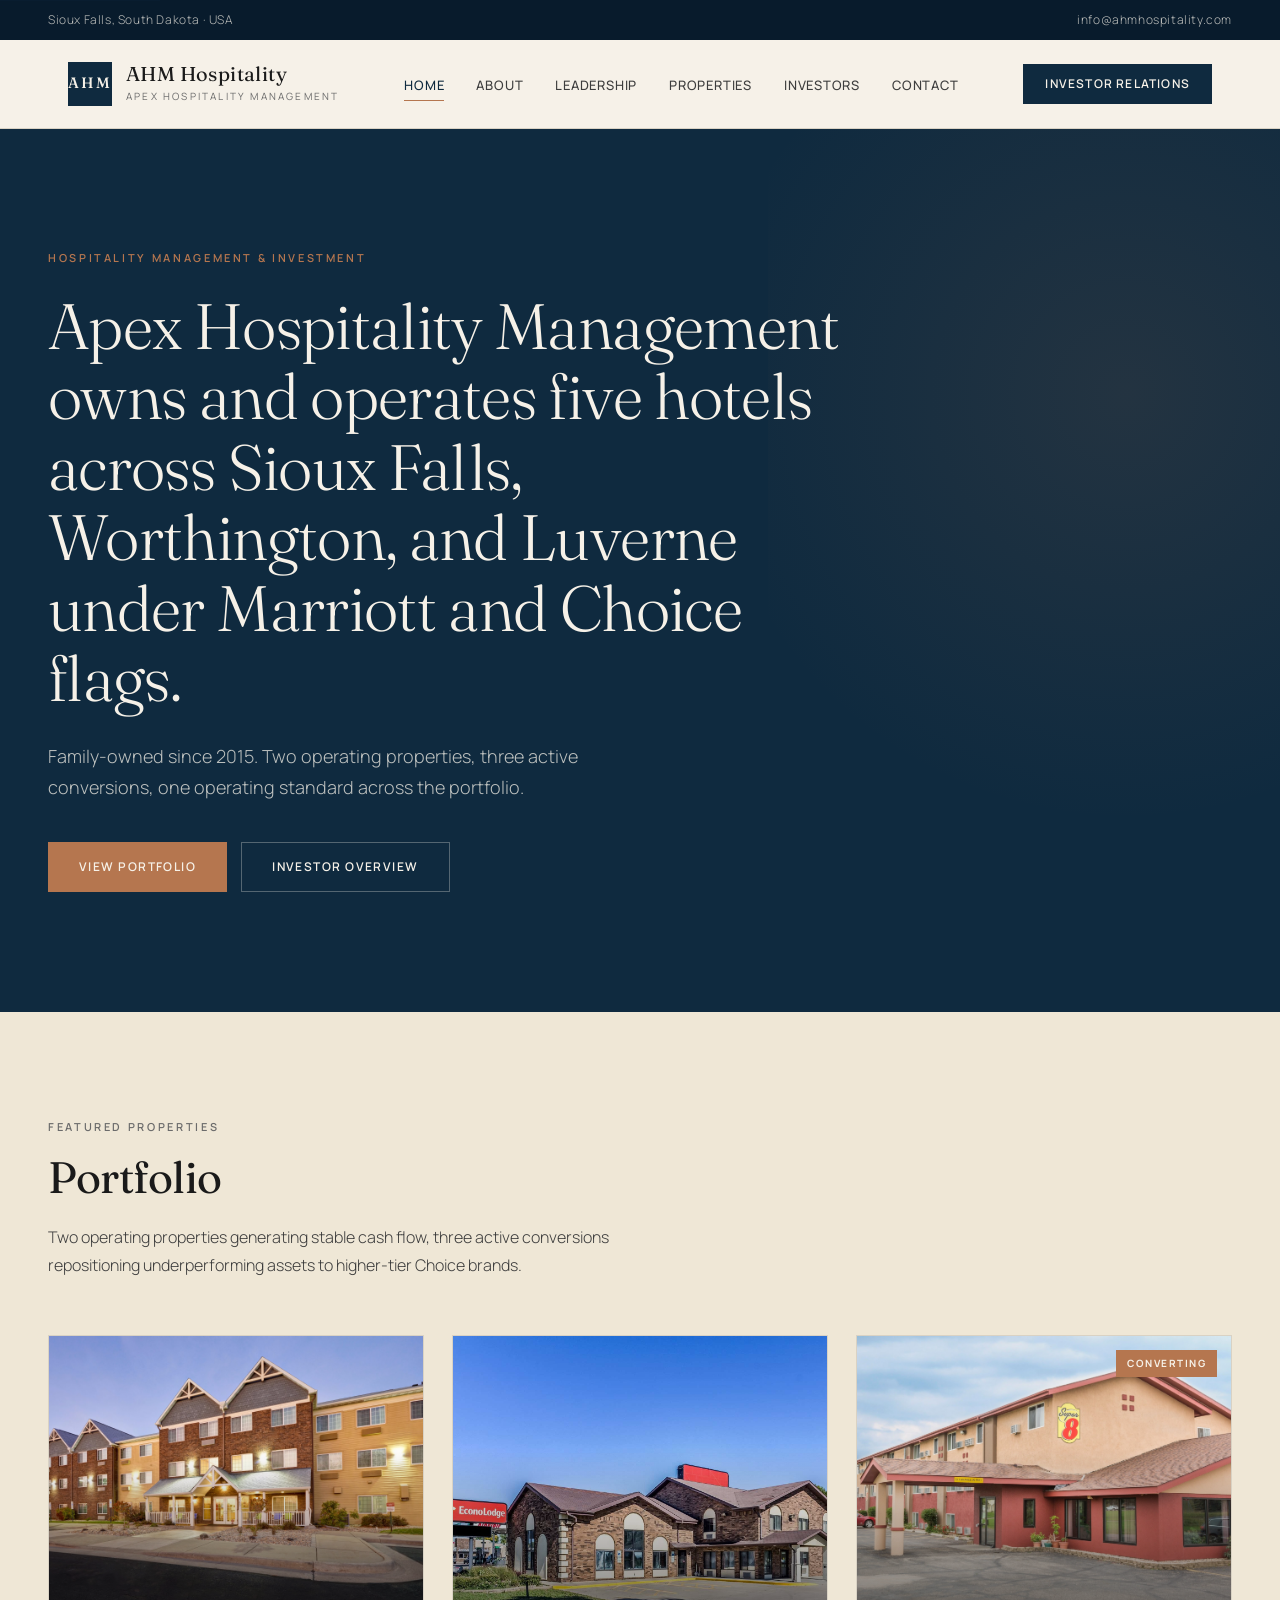
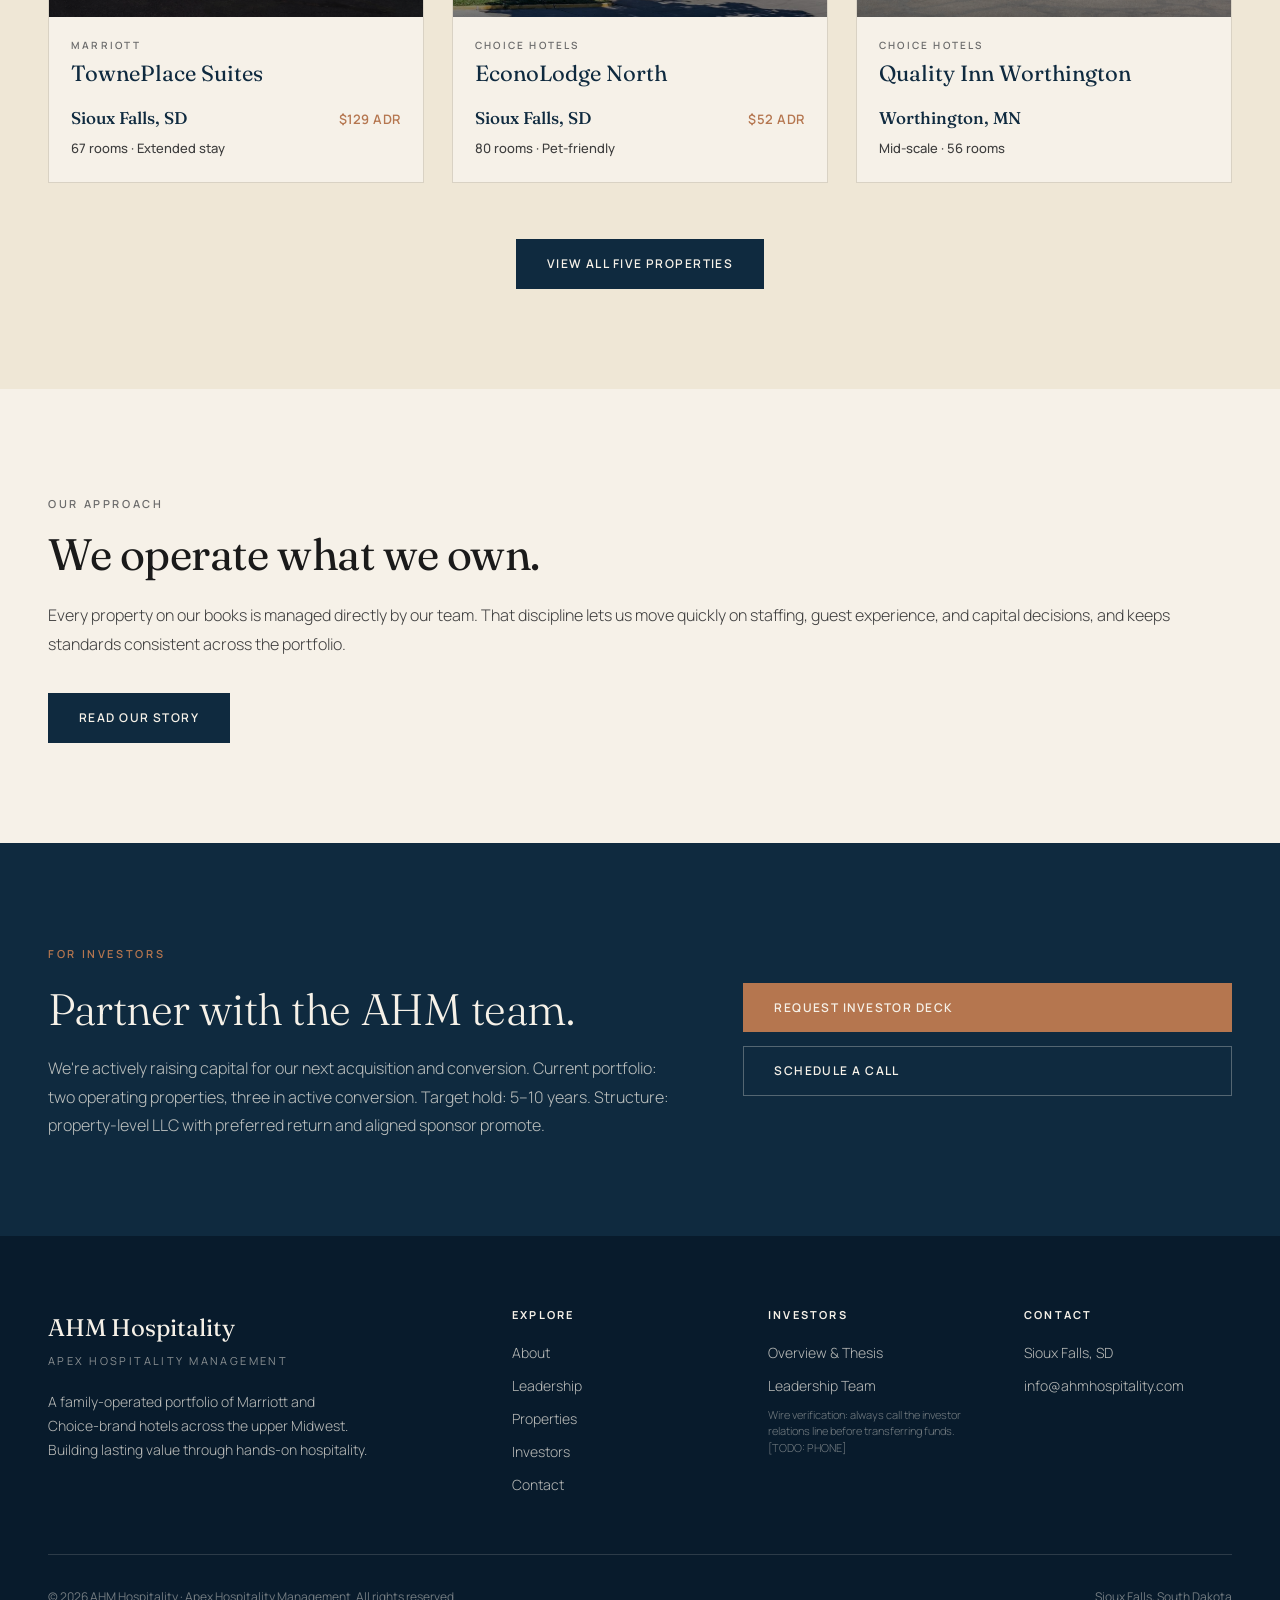
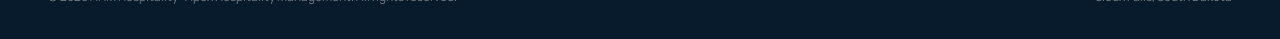
==== index.html @ 01d9eaf0 "Copyedit pass: factual fixes + Wi-Fi / pet-friendly / address consistency Section 1 — factual / cros" ====
<!DOCTYPE html>
<html lang="en">
<head>
<meta charset="UTF-8">
<meta name="viewport" content="width=device-width, initial-scale=1.0">
<title>AHM Hospitality — Apex Hospitality Management</title>
<meta name="description" content="Apex Hospitality Management owns and operates branded hotels across South Dakota and Minnesota. Family-owned. Marriott and Choice flags.">
<link rel="stylesheet" href="styles.css">
</head>
<body>

<a class="skip-link" href="#main">Skip to content</a>

<div class="topbar">
  <span>Sioux Falls, South Dakota · USA</span>
  <a href="mailto:info@ahmhospitality.com">info@ahmhospitality.com</a>
</div>

<nav class="nav">
  <div class="nav-inner">
    <a href="index.html" class="logo">
      <div class="logo-mark">AHM</div>
      <div class="logo-text">
        <div class="brand">AHM Hospitality</div>
        <div class="sub">Apex Hospitality Management</div>
      </div>
    </a>
    <ul class="nav-links">
      <li><a href="index.html" class="active">Home</a></li>
      <li><a href="about.html">About</a></li>
      <li><a href="leadership.html">Leadership</a></li>
      <li><a href="properties.html">Properties</a></li>
      <li><a href="investors.html">Investors</a></li>
            <li><a href="contact.html">Contact</a></li>
    </ul>
    <a href="investors.html" class="nav-cta">Investor Relations</a>
    <button class="nav-toggle" aria-label="Open menu"><span></span><span></span><span></span></button>
  </div>
</nav>

<section class="hero" id="main">
  <div class="hero-inner">
    <span class="eyebrow">Hospitality management &amp; investment</span>
    <h1>Apex Hospitality Management owns and operates five hotels across Sioux Falls, Worthington, and Luverne under Marriott and Choice flags.</h1>
    <p class="lead">Family-owned since 2015. Two operating properties, three active conversions, one operating standard across the portfolio.</p>
    <div class="hero-actions">
      <a href="properties.html" class="btn btn-primary">View Portfolio</a>
      <a href="investors.html" class="btn btn-ghost">Investor Overview</a>
    </div>
  </div>
</section>

<section class="alt">
  <div class="section-inner">
    <div class="section-head">
      <span class="eyebrow">Featured Properties</span>
      <h2>Portfolio</h2>
      <p>Two operating properties generating stable cash flow, three active conversions repositioning underperforming assets to higher-tier Choice brands.</p>
    </div>

    <div class="property-grid">

      <a href="properties/towneplace-suites.html" class="property-card-link">
        <article class="property-card">
          <div class="prop-img photo-ready" style="background-image: url('photos/towneplace-suites.jpg'); background-size: cover; background-position: center;"></div>
          <div class="prop-meta">
            <div class="prop-flag-brand">Marriott</div>
            <div class="prop-name">TownePlace Suites</div>
            <div class="prop-loc">
              <span class="city">Sioux Falls, SD</span>
              <span class="adr">$129 ADR</span>
            </div>
            <div class="prop-rooms">67 rooms · Extended stay</div>
          </div>
        </article>
      </a>

      <a href="properties/econolodge-north.html" class="property-card-link">
        <article class="property-card">
          <div class="prop-img photo-ready" style="background-image: url('photos/econolodge-north.jpg'); background-size: cover; background-position: center;"></div>
          <div class="prop-meta">
            <div class="prop-flag-brand">Choice Hotels</div>
            <div class="prop-name">EconoLodge North</div>
            <div class="prop-loc">
              <span class="city">Sioux Falls, SD</span>
              <span class="adr">$52 ADR</span>
            </div>
            <div class="prop-rooms">80 rooms · Pet-friendly</div>
          </div>
        </article>
      </a>

      <a href="properties/quality-inn-worthington.html" class="property-card-link">
        <article class="property-card">
          <div class="prop-img photo-ready" style="background-image: url('photos/quality-inn-worthington.jpg'); background-size: cover; background-position: center;">
            <span class="prop-badge converting">Converting</span>
          </div>
          <div class="prop-meta">
            <div class="prop-flag-brand">Choice Hotels</div>
            <div class="prop-name">Quality Inn Worthington</div>
            <div class="prop-loc">
              <span class="city">Worthington, MN</span>
            </div>
            <div class="prop-rooms">Mid-scale · 56 rooms</div>
          </div>
        </article>
      </a>

    </div>

    <div style="text-align: center; margin-top: 56px;">
      <a href="properties.html" class="btn btn-dark">View all five properties</a>
    </div>
  </div>
</section>

<section>
  <div class="section-inner section-narrative">
    <span class="eyebrow">Our Approach</span>
    <h2>We operate what we own.</h2>
    <p>Every property on our books is managed directly by our team. That discipline lets us move quickly on staffing, guest experience, and capital decisions, and keeps standards consistent across the portfolio.</p>
    <a href="about.html" class="btn btn-dark">Read our story</a>
  </div>
</section>

<section class="investor-band">
  <div class="investor-inner">
    <div>
      <span class="eyebrow">For Investors</span>
      <h2 style="margin-top: 18px;">Partner with the AHM team.</h2>
      <p>We're actively raising capital for our next acquisition and conversion. Current portfolio: two operating properties, three in active conversion. Target hold: 5–10 years. Structure: property-level LLC with preferred return and aligned sponsor promote.</p>
    </div>
    <div class="investor-cta">
      <a href="investors.html" class="btn btn-primary">Request Investor Deck</a>
      <a href="contact.html" class="btn btn-ghost">Schedule a Call</a>
    </div>
  </div>
</section>

<footer>
  <div class="footer-grid">
    <div class="footer-brand">
      <div class="brand-line">AHM Hospitality</div>
      <div class="brand-sub">Apex Hospitality Management</div>
      <p>A family-operated portfolio of Marriott and Choice-brand hotels across the upper Midwest. Building lasting value through hands-on hospitality.</p>
    </div>
    <div>
      <h4>Explore</h4>
      <ul>
        <li><a href="about.html">About</a></li>
        <li><a href="leadership.html">Leadership</a></li>
        <li><a href="properties.html">Properties</a></li>
        <li><a href="investors.html">Investors</a></li>
        <li><a href="contact.html">Contact</a></li>
      </ul>
    </div>
    <div>
      <h4>Investors</h4>
      <ul>
        <li><a href="investors.html">Overview &amp; Thesis</a></li>
        <li><a href="leadership.html">Leadership Team</a></li>
        <li class="wire-verify">Wire verification: always call the investor relations line before transferring funds. [TODO: PHONE]</li>
      </ul>
    </div>
    <div>
      <h4>Contact</h4>
      <ul>
        <li>Sioux Falls, SD</li>
        <li><a href="mailto:info@ahmhospitality.com">info@ahmhospitality.com</a></li>
      </ul>
    </div>
  </div>
  <div class="footer-bottom">
    <span>© 2026 AHM Hospitality · Apex Hospitality Management. All rights reserved.</span>
    <span>Sioux Falls, South Dakota</span>
  </div>
</footer>

<script defer src="app.js"></script>

</body>
</html>
---- styles.css ----
/* AHM Hospitality — global stylesheet */

@import url('https://fonts.googleapis.com/css2?family=Fraunces:ital,opsz,wght@0,9..144,300;0,9..144,400;0,9..144,500;1,9..144,400&family=Manrope:wght@300;400;500;600;700&display=swap');

:root {
  --navy: #0F2A3F;
  --navy-deep: #081B2C;
  --cream: #F6F1E8;
  --cream-warm: #EFE7D6;
  --brass: #B5764F;
  --brass-dark: #8C5A3C;
  --ink: #1A1A1A;
  --ink-soft: #3D3D3D;
  --muted: #6B6B6B;
  --line: #D9D2C4;
  --line-soft: rgba(15, 42, 63, 0.12);
  --max: 1240px;
  --gutter: clamp(20px, 5vw, 48px);
  --font-display: 'Fraunces', 'Playfair Display', Georgia, serif;
  --font-body: 'Manrope', -apple-system, BlinkMacSystemFont, sans-serif;
}

* { box-sizing: border-box; margin: 0; padding: 0; }

html { scroll-behavior: smooth; }

body {
  font-family: var(--font-body);
  font-weight: 400;
  font-size: 16px;
  line-height: 1.65;
  color: var(--ink);
  background: var(--cream);
  -webkit-font-smoothing: antialiased;
  text-rendering: optimizeLegibility;
}

h1, h2, h3, h4 {
  font-family: var(--font-display);
  font-weight: 400;
  letter-spacing: -0.01em;
  line-height: 1.1;
  color: var(--ink);
}

/* ============================================================
   CANONICAL TYPE SCALE — every page renders the same way.
   Override only where a context genuinely needs a different
   treatment (hero on dark bg, investor band lighter weight).
   ============================================================ */
h1 { font-size: clamp(36px, 6vw, 64px); font-weight: 300; }
h2 { font-size: clamp(28px, 4vw, 44px); font-weight: 400; line-height: 1.15; }
h3 { font-size: 20px; font-weight: 500; line-height: 1.3; }
h4 { font-size: 14px; font-weight: 600; line-height: 1.3; }

/* ============================================================
   BODY PARAGRAPH CLASSES — three sizes, no inline drift.
   ============================================================ */
/* Narrative copy in story / approach sections (Our Story, Our Approach) */
.prose p,
.section-narrative p {
  font-size: 16px;
  color: var(--ink-soft);
  line-height: 1.8;
  font-weight: 300;
  margin-bottom: 18px;
}
.prose p:last-child,
.section-narrative p:last-child { margin-bottom: 0; }
.prose > p + p { margin-top: 0; }
section.dark .prose p,
section.dark .section-narrative p { color: rgba(246, 241, 232, 0.78); }

/* Smaller body — response notes, franchise descriptions, callouts */
.body-note {
  font-size: 14px;
  color: var(--ink-soft);
  line-height: 1.7;
  font-weight: 300;
}

/* Property card description (sits at the bottom of each card) */
.prop-summary {
  font-size: 13px;
  color: var(--ink-soft);
  line-height: 1.7;
  font-weight: 300;
  border-top: 1px solid var(--line);
  padding-top: 14px;
  margin-top: 4px;
}

/* Footer wire-verification small print */
.wire-verify {
  font-size: 11px;
  opacity: 0.6;
  margin-top: 10px;
  line-height: 1.5;
}

/* ============================================================
   SECTION-NARRATIVE — eyebrow + h2 + body paragraphs pattern
   used on About > Our Story and Index > Our Approach.
   ============================================================ */
.section-narrative .eyebrow {
  display: inline-block;
  margin-bottom: 16px;
}
.section-narrative h2 { margin-bottom: 22px; }
.section-narrative p {
  font-size: 16px;
  color: var(--ink-soft);
  line-height: 1.8;
  font-weight: 300;
  margin-bottom: 18px;
}
.section-narrative p:last-of-type { margin-bottom: 28px; }
.section-narrative .btn { margin-top: 6px; }

/* ============================================================
   PORTFOLIO STATS BLOCK (Properties page header strip)
   ============================================================ */
.portfolio-stats {
  display: grid;
  grid-template-columns: repeat(auto-fit, minmax(160px, 1fr));
  gap: 24px;
  margin-bottom: 72px;
  padding: 28px 32px;
  background: var(--cream-warm);
  border-left: 3px solid var(--brass);
}
.portfolio-stat .stat-num {
  font-family: var(--font-display);
  font-size: 32px;
  color: var(--navy);
  font-weight: 400;
  line-height: 1;
}
.portfolio-stat .stat-label {
  font-size: 11px;
  color: var(--muted);
  letter-spacing: 0.2em;
  text-transform: uppercase;
  margin-top: 6px;
}

/* ============================================================
   CONTACT-NOTE callout (Contact page "A note on response")
   ============================================================ */
.contact-note {
  margin-top: 32px;
  padding: 24px;
  background: var(--cream-warm);
  border-left: 3px solid var(--brass);
}
.contact-note .eyebrow {
  color: var(--brass);
  display: block;
  margin-bottom: 10px;
}
.contact-note p { margin: 0; }

/* ============================================================
   FRANCHISE / BRAND BLOCK (Properties page Marriott/Choice)
   ============================================================ */
.brand-grid {
  display: grid;
  grid-template-columns: repeat(auto-fit, minmax(280px, 1fr));
  gap: 32px;
}
.brand-block {
  border-top: 1px solid var(--line);
  padding-top: 28px;
}
.brand-name {
  font-family: var(--font-display);
  font-size: 24px;
  color: var(--navy);
  font-weight: 400;
  margin-bottom: 6px;
}
.brand-meta {
  font-size: 11px;
  letter-spacing: 0.2em;
  text-transform: uppercase;
  color: var(--brass);
  font-weight: 600;
  margin-bottom: 16px;
}

a { color: inherit; text-decoration: none; transition: color 0.2s ease; }
a:hover { color: var(--brass); }

img { max-width: 100%; display: block; }

.container { width: 100%; max-width: var(--max); margin: 0 auto; padding: 0 var(--gutter); }
.container-wide { max-width: 1440px; }

.eyebrow {
  font-family: var(--font-body);
  font-size: 11px;
  font-weight: 600;
  letter-spacing: 0.24em;
  text-transform: uppercase;
  color: var(--muted);
}
section.dark .eyebrow,
.hero .eyebrow,
.page-hero .eyebrow,
.investor-band .eyebrow,
footer .eyebrow {
  color: var(--brass);
}

.rule {
  display: inline-block;
  width: 40px;
  height: 1px;
  background: var(--brass);
  vertical-align: middle;
  margin: 0 12px 4px 0;
}

/* ===== TOP BAR ===== */
.topbar {
  background: var(--navy-deep);
  color: rgba(246, 241, 232, 0.75);
  font-size: 12px;
  font-weight: 300;
  letter-spacing: 0.05em;
  padding: 10px var(--gutter);
  display: flex;
  justify-content: space-between;
  gap: 16px;
  flex-wrap: wrap;
}
.topbar a { color: inherit; }
.topbar a:hover { color: var(--cream); }

/* ===== NAV ===== */
.nav {
  background: var(--cream);
  border-bottom: 1px solid var(--line);
  position: sticky;
  top: 0;
  z-index: 100;
}
.nav-inner {
  display: flex;
  align-items: center;
  justify-content: space-between;
  padding: 22px var(--gutter);
  max-width: var(--max);
  margin: 0 auto;
}
.logo {
  display: flex;
  align-items: center;
  gap: 14px;
  cursor: pointer;
}
.logo-mark {
  width: 44px;
  height: 44px;
  background: var(--navy);
  color: var(--cream);
  display: flex;
  align-items: center;
  justify-content: center;
  font-family: var(--font-display);
  font-weight: 500;
  font-size: 15px;
  letter-spacing: 0.12em;
}
.logo-text .brand {
  font-family: var(--font-display);
  font-size: 20px;
  font-weight: 400;
  letter-spacing: 0.02em;
  line-height: 1;
}
.logo-text .sub {
  font-size: 10px;
  color: var(--muted);
  letter-spacing: 0.22em;
  text-transform: uppercase;
  margin-top: 4px;
}
.nav-links {
  display: flex;
  gap: 32px;
  align-items: center;
  list-style: none;
}
.nav-links a {
  font-size: 13px;
  font-weight: 500;
  letter-spacing: 0.06em;
  text-transform: uppercase;
  color: var(--ink-soft);
  padding: 6px 0;
  border-bottom: 1px solid transparent;
}
.nav-links a.active { color: var(--navy); border-bottom-color: var(--brass); }
.nav-links a:hover { color: var(--navy); }

.nav-cta {
  background: var(--navy);
  color: var(--cream);
  padding: 10px 22px;
  font-size: 12px;
  font-weight: 600;
  letter-spacing: 0.1em;
  text-transform: uppercase;
  transition: background 0.2s ease;
}
.nav-cta:hover { background: var(--brass); color: var(--cream); }

.nav-toggle {
  display: none;
  background: none;
  border: none;
  cursor: pointer;
  padding: 4px;
}
.nav-toggle span {
  display: block;
  width: 24px;
  height: 1.5px;
  background: var(--navy);
  margin: 5px 0;
}

/* ===== HERO ===== */
.hero {
  background: var(--navy);
  color: var(--cream);
  padding: clamp(60px, 10vw, 120px) var(--gutter) clamp(60px, 10vw, 120px);
  position: relative;
  overflow: hidden;
}
.hero::before {
  content: '';
  position: absolute;
  top: 0; right: 0;
  width: 40%;
  height: 100%;
  background:
    radial-gradient(circle at 70% 30%, rgba(181, 118, 79, 0.12) 0%, transparent 60%);
  pointer-events: none;
}
.hero-inner {
  max-width: var(--max);
  margin: 0 auto;
  position: relative;
  z-index: 1;
}
.hero .eyebrow { color: var(--brass); margin-bottom: 24px; display: block; }
.hero h1 {
  color: var(--cream);
  max-width: 800px;
  margin-bottom: 28px;
  /* size + weight inherit from canonical h1 */
}
.hero p.lead {
  font-size: clamp(15px, 1.6vw, 18px);
  line-height: 1.7;
  color: rgba(246, 241, 232, 0.75);
  max-width: 560px;
  font-weight: 300;
  margin-bottom: 40px;
}
.hero-actions {
  display: flex;
  gap: 14px;
  flex-wrap: wrap;
}
.btn {
  display: inline-block;
  padding: 14px 30px;
  font-size: 12px;
  font-weight: 600;
  letter-spacing: 0.12em;
  text-transform: uppercase;
  transition: all 0.25s ease;
  cursor: pointer;
  border: 1px solid transparent;
}
.btn-primary { background: var(--brass); color: var(--cream); }
.btn-primary:hover { background: var(--cream); color: var(--navy); }
.btn-ghost { background: transparent; color: var(--cream); border-color: rgba(246, 241, 232, 0.3); }
.btn-ghost:hover { border-color: var(--cream); color: var(--cream); }
.btn-dark { background: var(--navy); color: var(--cream); }
.btn-dark:hover { background: var(--brass); }

/* ===== SECTIONS ===== */
section { padding: clamp(60px, 8vw, 100px) var(--gutter); }
section.alt { background: var(--cream-warm); }
section.dark { background: var(--navy); color: var(--cream); }
section.dark h1, section.dark h2, section.dark h3 { color: var(--cream); }

.section-inner { max-width: var(--max); margin: 0 auto; }
.section-head { margin-bottom: 56px; max-width: 720px; }
.section-head .eyebrow { margin-bottom: 16px; display: inline-block; }
.section-head h2 {
  margin-bottom: 20px;
  /* size + weight inherit from canonical h2 */
}
.section-head p {
  font-size: 16px;
  color: var(--ink-soft);
  line-height: 1.75;
  font-weight: 300;
  max-width: 620px;
}
section.dark .section-head p { color: rgba(246, 241, 232, 0.75); }

/* ===== PROPERTY CARD ===== */
.property-grid {
  display: grid;
  grid-template-columns: repeat(auto-fit, minmax(320px, 1fr));
  gap: 28px;
}
.property-card {
  background: var(--cream);
  border: 1px solid var(--line);
  overflow: hidden;
  transition: transform 0.3s ease, border-color 0.3s ease;
  display: flex;
  flex-direction: column;
}
.property-card:hover { transform: translateY(-4px); border-color: var(--brass); }
section.alt .property-card { background: var(--cream); }
section.dark .property-card { background: var(--navy-deep); border-color: rgba(246, 241, 232, 0.1); color: var(--cream); }

.prop-img {
  aspect-ratio: 4 / 3;
  position: relative;
  overflow: hidden;
}
.prop-img.photo-ready::after {
  content: '';
  position: absolute;
  inset: 0;
  background: linear-gradient(180deg, rgba(0, 0, 0, 0) 40%, rgba(0, 0, 0, 0.5) 100%);
  pointer-events: none;
}

.prop-badge {
  position: absolute;
  top: 14px;
  right: 14px;
  background: var(--navy);
  color: var(--cream);
  font-size: 10px;
  font-weight: 700;
  letter-spacing: 0.15em;
  text-transform: uppercase;
  padding: 5px 11px;
  z-index: 2;
}
.prop-badge.converting { background: var(--brass); color: var(--cream); }

.prop-flag-brand {
  color: var(--muted);
  font-size: 10px;
  letter-spacing: 0.22em;
  text-transform: uppercase;
  font-weight: 600;
  margin-bottom: 8px;
}
.prop-name {
  font-family: var(--font-display);
  color: var(--navy);
  font-size: 22px;
  font-weight: 400;
  line-height: 1.15;
  margin-bottom: 18px;
}

.prop-meta {
  padding: 20px 22px 22px;
  flex: 1;
  display: flex;
  flex-direction: column;
}
.prop-loc {
  display: flex;
  justify-content: space-between;
  align-items: baseline;
  margin-bottom: 6px;
}
.prop-loc .city {
  font-family: var(--font-display);
  font-size: 17px;
  font-weight: 500;
  color: var(--navy);
}
.prop-loc .adr {
  font-size: 13px;
  color: var(--brass);
  font-weight: 600;
  letter-spacing: 0.04em;
}
.prop-addr {
  font-size: 13px;
  color: var(--muted);
  margin-bottom: 4px;
}
.prop-rooms {
  font-size: 13px;
  color: var(--ink-soft);
  font-weight: 500;
}
section.dark .prop-rooms { color: rgba(246, 241, 232, 0.85); }
section.dark .prop-addr { color: rgba(246, 241, 232, 0.55); }

/* Honest placeholder state — shown until real photography replaces it */
.prop-img.placeholder {
  background: var(--cream-warm);
  border: 1px dashed var(--line);
}
.prop-img .placeholder-label {
  position: absolute;
  bottom: 16px;
  left: 18px;
  font-size: 10px;
  letter-spacing: 0.24em;
  text-transform: uppercase;
  color: var(--muted);
  font-weight: 600;
  z-index: 1;
}

/* Ready state — once real background-image is assigned inline */
.prop-img.photo-ready {
  background-size: cover;
  background-position: center;
}

/* ===== INVESTOR BAND ===== */
.investor-band {
  background: var(--navy);
  color: var(--cream);
  padding: clamp(60px, 8vw, 96px) var(--gutter);
}
.investor-inner {
  max-width: var(--max);
  margin: 0 auto;
  display: grid;
  grid-template-columns: 1.3fr 1fr;
  gap: 60px;
  align-items: center;
}
.investor-inner h2 {
  font-weight: 300;
  color: var(--cream);
  line-height: 1.2;
  margin-bottom: 18px;
  /* size inherits from canonical h2 */
}
.investor-inner p {
  color: rgba(246, 241, 232, 0.75);
  font-size: 16px;
  line-height: 1.8;
  font-weight: 300;
}
.investor-cta {
  display: flex;
  flex-direction: column;
  gap: 14px;
}

/* ===== FOOTER ===== */
footer {
  background: var(--navy-deep);
  color: rgba(246, 241, 232, 0.75);
  padding: 72px var(--gutter) 32px;
  font-size: 14px;
}
.footer-grid {
  max-width: var(--max);
  margin: 0 auto;
  display: grid;
  grid-template-columns: 2fr 1fr 1fr 1fr;
  gap: 48px;
  padding-bottom: 48px;
  border-bottom: 1px solid rgba(246, 241, 232, 0.15);
}
.footer-brand .brand-line {
  font-family: var(--font-display);
  font-size: 24px;
  font-weight: 400;
  color: var(--cream);
  margin-bottom: 4px;
}
.footer-brand .brand-sub {
  font-size: 11px;
  letter-spacing: 0.22em;
  color: rgba(246, 241, 232, 0.55);
  text-transform: uppercase;
  margin-bottom: 20px;
}
.footer-brand p {
  font-weight: 300;
  line-height: 1.7;
  max-width: 320px;
}
footer h4 {
  font-family: var(--font-body);
  font-size: 11px;
  font-weight: 700;
  letter-spacing: 0.2em;
  text-transform: uppercase;
  color: var(--cream);
  margin-bottom: 18px;
}
footer ul { list-style: none; }
footer ul li { margin-bottom: 10px; font-weight: 300; }
footer ul a:hover { color: var(--brass); }
.footer-bottom {
  max-width: var(--max);
  margin: 32px auto 0;
  padding-top: 0;
  display: flex;
  justify-content: space-between;
  gap: 16px;
  flex-wrap: wrap;
  font-size: 12px;
  color: rgba(246, 241, 232, 0.45);
}

/* ===== STORY / ABOUT sections ===== */

/* Values grid */
.values {
  display: grid;
  grid-template-columns: repeat(auto-fit, minmax(240px, 1fr));
  gap: 40px;
  margin-top: 24px;
}
.value {
  border-top: 1px solid var(--line);
  padding-top: 24px;
}
section.dark .value { border-top-color: rgba(246, 241, 232, 0.2); }
.value-num {
  font-family: var(--font-display);
  font-size: 14px;
  color: var(--brass);
  font-weight: 500;
  letter-spacing: 0.1em;
  margin-bottom: 12px;
}
.value h3 {
  font-size: 20px;
  font-weight: 500;
  margin-bottom: 10px;
}
.value p {
  font-size: 14px;
  color: var(--ink-soft);
  line-height: 1.7;
  font-weight: 300;
}
section.dark .value p { color: rgba(246, 241, 232, 0.7); }

/* Principles list — used on About page, prose-forward, no numerals */
.principles {
  display: grid;
  grid-template-columns: repeat(auto-fit, minmax(280px, 1fr));
  gap: 40px 48px;
  margin-top: 24px;
}
.principle {
  border-top: 1px solid var(--line);
  padding-top: 22px;
}
.principle h3 {
  font-size: 20px;
  font-weight: 500;
  margin-bottom: 10px;
}
.principle p {
  font-size: 15px;
  color: var(--ink-soft);
  line-height: 1.7;
  font-weight: 300;
}

/* Portfolio strategy list */
.strategy-list {
  display: grid;
  gap: 1px;
  background: var(--line);
  border: 1px solid var(--line);
  margin-top: 40px;
}
.strategy-item {
  background: var(--navy-deep);
  color: var(--cream);
  padding: 32px 36px;
  display: block;
}
.strategy-item h3 {
  font-family: var(--font-display);
  font-size: 22px;
  font-weight: 400;
  margin-bottom: 10px;
  color: var(--cream);
}
.strategy-item p {
  font-size: 15px;
  color: rgba(246, 241, 232, 0.75);
  font-weight: 300;
  line-height: 1.7;
}

/* Page hero (non-home pages) */
.page-hero {
  background: var(--navy);
  color: var(--cream);
  padding: clamp(80px, 10vw, 140px) var(--gutter) clamp(60px, 7vw, 90px);
  position: relative;
  overflow: hidden;
}
.page-hero::before {
  content: '';
  position: absolute;
  top: -20%;
  right: -10%;
  width: 60%;
  height: 140%;
  background: radial-gradient(ellipse, rgba(181, 118, 79, 0.1) 0%, transparent 60%);
}
.page-hero-inner { max-width: var(--max); margin: 0 auto; position: relative; }
.page-hero .eyebrow { color: var(--brass); }
.page-hero h1 {
  color: var(--cream);
  margin: 20px 0 24px;
  max-width: 800px;
  /* size + weight inherit from canonical h1 — same as .hero h1 */
}
.page-hero p.lead {
  font-size: clamp(16px, 1.5vw, 19px);
  color: rgba(246, 241, 232, 0.75);
  font-weight: 300;
  max-width: 620px;
  line-height: 1.7;
}

/* Contact form */
.contact-grid {
  display: grid;
  grid-template-columns: 1fr 1fr;
  gap: 80px;
  max-width: var(--max);
  margin: 0 auto;
}
.contact-info h3 {
  font-size: 14px;
  font-weight: 600;
  font-family: var(--font-body);
  letter-spacing: 0.2em;
  text-transform: uppercase;
  color: var(--brass);
  margin-bottom: 10px;
}
.contact-info p {
  font-size: 17px;
  margin-bottom: 32px;
  font-weight: 400;
  line-height: 1.7;
}
.contact-form label {
  display: block;
  font-size: 11px;
  letter-spacing: 0.2em;
  text-transform: uppercase;
  font-weight: 600;
  color: var(--navy);
  margin-bottom: 10px;
}
.contact-form input,
.contact-form textarea,
.contact-form select {
  width: 100%;
  padding: 14px 16px;
  background: var(--cream);
  border: 1px solid var(--line);
  font-family: var(--font-body);
  font-size: 15px;
  color: var(--ink);
  margin-bottom: 24px;
  transition: border-color 0.2s ease;
}
.contact-form input:focus,
.contact-form textarea:focus,
.contact-form select:focus {
  outline: none;
  border-color: var(--brass);
}
.contact-form textarea { min-height: 140px; resize: vertical; font-family: var(--font-body); }
.contact-form .btn { width: 100%; border: none; font-family: var(--font-body); }

/* Breakpoint */
@media (max-width: 900px) {
  .nav-links { display: none; }
  .nav-toggle { display: block; }
  .nav-cta { display: none; }
  .footer-grid { grid-template-columns: 1fr 1fr; gap: 32px; }
  .investor-inner { grid-template-columns: 1fr; gap: 32px; }
  .contact-grid { grid-template-columns: 1fr; gap: 48px; }
}
@media (max-width: 600px) {
  .footer-grid { grid-template-columns: 1fr; }
}

/* ===== TRACK RECORD (Investors) ===== */
.track-record {
  display: grid;
  gap: 0;
  border-top: 1px solid var(--line);
  margin-top: 8px;
}
.tr-row {
  display: grid;
  grid-template-columns: 100px 1fr;
  gap: 40px;
  padding: 32px 0;
  border-bottom: 1px solid var(--line);
  align-items: start;
}
.tr-year {
  font-family: var(--font-display);
  font-size: 22px;
  color: var(--muted);
  font-weight: 400;
}
.tr-row h3 {
  font-size: 18px;
  font-weight: 500;
  margin-bottom: 8px;
}
.tr-row p {
  font-size: 14px;
  color: var(--ink-soft);
  font-weight: 300;
  line-height: 1.7;
}

/* ===== OPPORTUNITIES (Investors) ===== */
.opportunity-list {
  display: grid;
  gap: 20px;
  margin-top: 8px;
}
.opportunity {
  background: var(--cream);
  padding: 28px 32px;
  border-left: 2px solid var(--brass);
}
.opportunity h3 {
  font-size: 20px;
  font-weight: 500;
  margin-bottom: 8px;
}
.opp-meta {
  font-size: 11px;
  letter-spacing: 0.2em;
  text-transform: uppercase;
  color: var(--muted);
  font-weight: 600;
  margin-bottom: 14px;
}
.opportunity p {
  font-size: 14px;
  color: var(--ink-soft);
  line-height: 1.7;
  font-weight: 300;
}

/* ===== CHECKBOX LABEL (Investor form) ===== */
.contact-form label.checkbox-label {
  display: flex;
  align-items: center;
  gap: 10px;
  text-transform: none;
  letter-spacing: 0;
  font-size: 14px;
  font-weight: 400;
  color: var(--ink);
  margin-bottom: 24px;
  cursor: pointer;
}
.contact-form label.checkbox-label input[type="checkbox"] {
  width: auto;
  margin: 0;
  padding: 0;
}
.contact-form label.checkbox-label span {
  line-height: 1.4;
}

@media (max-width: 700px) {
  .tr-row { grid-template-columns: 1fr; gap: 8px; }
  .tr-year { font-size: 16px; color: var(--brass); }
}

/* ===== LEADERSHIP GRID ===== */
.leadership-grid {
  display: grid;
  grid-template-columns: repeat(auto-fit, minmax(260px, 1fr));
  gap: 56px 32px;
}
.leader-photo {
  aspect-ratio: 3 / 4;
  background: var(--cream-warm);
  border: 1px dashed var(--line);
  position: relative;
  margin-bottom: 18px;
  transition: border-color 0.25s ease;
}
.leader:hover .leader-photo { border-color: var(--brass); border-style: solid; }
.leader-photo .placeholder-label {
  position: absolute;
  bottom: 14px;
  left: 14px;
  font-size: 10px;
  letter-spacing: 0.24em;
  text-transform: uppercase;
  color: var(--muted);
  font-weight: 600;
}
.leader h3 {
  font-size: 22px;
  font-weight: 400;
  margin-bottom: 4px;
}
.leader-title {
  font-size: 11px;
  letter-spacing: 0.22em;
  text-transform: uppercase;
  color: var(--muted);
  font-weight: 600;
  margin-bottom: 14px;
}
.leader p {
  font-size: 14px;
  color: var(--ink-soft);
  line-height: 1.7;
  font-weight: 300;
  margin-bottom: 14px;
}
.leader-contact {
  display: flex;
  gap: 16px;
  font-size: 11px;
  letter-spacing: 0.2em;
  text-transform: uppercase;
  font-weight: 600;
}
.leader-contact a {
  color: var(--navy);
  border-bottom: 1px solid var(--brass);
  padding-bottom: 2px;
}

/* ===== NEWS LIST ===== */
.news-list {
  display: grid;
  gap: 48px;
}
.news-item {
  display: grid;
  grid-template-columns: 280px 1fr;
  gap: 40px;
  align-items: start;
  padding-bottom: 48px;
  border-bottom: 1px solid var(--line);
}
.news-item:last-child {
  border-bottom: none;
  padding-bottom: 0;
}
.news-thumb {
  aspect-ratio: 16 / 10;
  background: var(--cream-warm);
  border: 1px dashed var(--line);
  position: relative;
  transition: border-color 0.25s ease;
}
.news-item:hover .news-thumb { border-color: var(--brass); border-style: solid; }
.news-thumb .placeholder-label {
  position: absolute;
  bottom: 12px;
  left: 14px;
  font-size: 10px;
  letter-spacing: 0.24em;
  text-transform: uppercase;
  color: var(--muted);
  font-weight: 600;
}
.news-meta {
  font-size: 11px;
  letter-spacing: 0.22em;
  text-transform: uppercase;
  color: var(--muted);
  font-weight: 600;
  margin-bottom: 10px;
}
.news-item h3 {
  font-size: 22px;
  font-weight: 400;
  margin-bottom: 10px;
  line-height: 1.3;
}
.news-item p {
  font-size: 15px;
  color: var(--ink-soft);
  line-height: 1.7;
  font-weight: 300;
  margin-bottom: 14px;
}
.news-link {
  font-size: 11px;
  letter-spacing: 0.2em;
  text-transform: uppercase;
  font-weight: 600;
  color: var(--navy);
  border-bottom: 1px solid var(--brass);
  padding-bottom: 2px;
}

@media (max-width: 700px) {
  .news-item { grid-template-columns: 1fr; }
}

/* ===== PROPERTY DETAIL PAGE ===== */
.property-hero {
  display: grid;
  grid-template-columns: 1fr 1fr;
  min-height: 540px;
  background: var(--navy);
  color: var(--cream);
}
.property-hero-img {
  position: relative;
  background: var(--cream-warm);
  border-right: 1px dashed var(--line);
}
.property-hero-img.placeholder {
  background: var(--cream-warm);
  border: 1px dashed var(--line);
}
.property-hero-img .placeholder-label {
  position: absolute;
  bottom: 18px;
  left: 22px;
  font-size: 10px;
  letter-spacing: 0.24em;
  text-transform: uppercase;
  color: var(--muted);
  font-weight: 600;
}
.property-hero-info {
  padding: clamp(40px, 6vw, 80px);
  display: flex;
  flex-direction: column;
  justify-content: center;
}
.property-hero-info .eyebrow {
  color: var(--brass);
}
.property-hero-info h1 {
  font-size: clamp(32px, 5vw, 56px); /* slightly smaller than canonical h1 — product page */
  font-weight: 300;
  color: var(--cream);
  margin: 18px 0 20px;
}
.property-hero-info p.lead {
  font-size: clamp(15px, 1.5vw, 18px);
  color: rgba(246, 241, 232, 0.8);
  font-weight: 300;
  line-height: 1.7;
}

.property-detail {
  display: grid;
  grid-template-columns: 280px 1fr;
  gap: 80px;
}
.property-specs h3 {
  font-size: 11px;
  letter-spacing: 0.24em;
  text-transform: uppercase;
  color: var(--brass);
  font-weight: 600;
  font-family: var(--font-body);
  margin-bottom: 20px;
}
.property-specs dl {
  display: grid;
  grid-template-columns: 1fr 1fr;
  gap: 0 20px;
  margin-bottom: 32px;
}
.property-specs dt {
  font-size: 11px;
  letter-spacing: 0.18em;
  text-transform: uppercase;
  color: var(--muted);
  font-weight: 600;
  padding: 12px 0 2px;
  border-top: 1px solid var(--line);
}
.property-specs dd {
  padding: 2px 0 12px;
  font-size: 14px;
  color: var(--ink);
  border-top: 1px solid var(--line);
}
.property-narrative h2 {
  margin-bottom: 20px;
  /* size + weight inherit from canonical h2 */
}
.property-narrative p {
  font-size: 16px;
  color: var(--ink-soft);
  font-weight: 300;
  line-height: 1.8;
  margin-bottom: 18px;
}

.property-gallery {
  display: grid;
  grid-template-columns: repeat(3, 1fr);
  gap: 14px;
  margin-top: 8px;
}
.gallery-tile {
  aspect-ratio: 4 / 3;
  background: var(--cream-warm);
  border: 1px dashed var(--line);
  position: relative;
}
.gallery-tile .placeholder-label {
  position: absolute;
  bottom: 12px;
  left: 14px;
  font-size: 10px;
  letter-spacing: 0.2em;
  text-transform: uppercase;
  color: var(--muted);
  font-weight: 600;
}

/* ===== PROPERTY CARD LINK WRAPPER ===== */
.property-card-link {
  display: block;
  color: inherit;
  text-decoration: none;
}
.property-card-link:hover { color: inherit; }

@media (max-width: 900px) {
  .property-hero { grid-template-columns: 1fr; }
  .property-hero-img { min-height: 280px; }
  .property-detail { grid-template-columns: 1fr; gap: 40px; }
  .property-gallery { grid-template-columns: repeat(2, 1fr); }
}

/* Reveal animation for elements as they scroll in */
.reveal { opacity: 0; transform: translateY(20px); transition: opacity 0.8s ease, transform 0.8s ease; }
.reveal.in { opacity: 1; transform: translateY(0); }

/* ============================================================
   ACCESSIBILITY — keyboard focus styles + skip-to-content link.
   `:focus-visible` only triggers on keyboard nav, so mouse
   clicks don't draw the outline.
   ============================================================ */
a:focus-visible,
button:focus-visible,
input:focus-visible,
textarea:focus-visible,
select:focus-visible {
  outline: 2px solid var(--brass);
  outline-offset: 3px;
}
.contact-form input:focus-visible,
.contact-form textarea:focus-visible,
.contact-form select:focus-visible {
  outline-offset: 0;
  border-color: var(--brass);
}
.nav-toggle:focus-visible {
  outline-offset: 6px;
}
.property-card-link:focus-visible {
  outline-offset: 4px;
}

/* Skip link — translated offscreen until keyboard-focused */
.skip-link {
  position: fixed;
  top: 0;
  left: 0;
  transform: translateY(-100%);
  background: var(--navy);
  color: var(--cream);
  padding: 12px 20px;
  z-index: 300;
  font-size: 12px;
  font-weight: 600;
  letter-spacing: 0.1em;
  text-transform: uppercase;
  transition: transform 0.18s ease;
}
.skip-link:focus,
.skip-link:focus-visible {
  transform: translateY(0);
  color: var(--cream);
  outline: 2px solid var(--brass);
  outline-offset: 0;
}

/* ============================================================
   PARTNERSHIP STRUCTURE (Investors page) — refactored from
   duplicated inline styles into a single class so it actually
   collapses on mobile.
   ============================================================ */
.partnership-list {
  display: grid;
  gap: 1px;
  background: var(--line);
  border: 1px solid var(--line);
  margin-top: 16px;
}
.partnership-row {
  background: var(--cream);
  padding: 32px;
  display: grid;
  grid-template-columns: 220px 1fr;
  gap: 40px;
  align-items: start;
}
.partnership-row .pr-label {
  font-size: 11px;
  letter-spacing: 0.2em;
  text-transform: uppercase;
  color: var(--brass);
  font-weight: 600;
}
.partnership-row h3 {
  font-size: 18px;
  font-weight: 500;
  margin-top: 6px;
  font-family: var(--font-display);
}
.partnership-row p {
  font-size: 15px;
  color: var(--ink-soft);
  line-height: 1.7;
  font-weight: 300;
}

/* ============================================================
   MOBILE NAV — animated hamburger that actually opens a menu.
   Activated by toggling `.open` on the parent `.nav` element
   from app.js.
   ============================================================ */
@media (max-width: 900px) {
  .nav-inner { position: relative; }

  .nav-links {
    display: none;
    position: absolute;
    top: 100%;
    left: 0;
    right: 0;
    background: var(--cream);
    border-bottom: 1px solid var(--line);
    padding: 8px var(--gutter) 24px;
    flex-direction: column;
    align-items: stretch;
    gap: 0;
    box-shadow: 0 10px 20px rgba(15, 42, 63, 0.08);
  }
  .nav.open .nav-links { display: flex; }
  .nav-links li { border-bottom: 1px solid var(--line-soft); }
  .nav-links li:last-child { border-bottom: none; }
  .nav-links a {
    display: block;
    padding: 14px 0;
    font-size: 14px;
    border-bottom: none;
    min-height: 44px;
  }
  .nav-links a.active {
    color: var(--navy);
    border-left: 3px solid var(--brass);
    padding-left: 12px;
    border-bottom: none;
  }

  /* Animate hamburger lines into an X when open */
  .nav-toggle span { transition: transform 0.25s ease, opacity 0.2s ease; transform-origin: center; }
  .nav.open .nav-toggle span:nth-child(1) { transform: translateY(7px) rotate(45deg); }
  .nav.open .nav-toggle span:nth-child(2) { opacity: 0; }
  .nav.open .nav-toggle span:nth-child(3) { transform: translateY(-7px) rotate(-45deg); }

  /* Investor partnership rows wrap to a single column */
  .partnership-row {
    grid-template-columns: 1fr;
    gap: 12px;
    padding: 24px;
  }
}

/* ============================================================
   TABLET — 768px breakpoint
   ============================================================ */
@media (max-width: 768px) {
  .news-item {
    grid-template-columns: 1fr;
    gap: 20px;
    padding-bottom: 36px;
  }
  .news-item h3 { font-size: 20px; }
  .news-thumb { aspect-ratio: 16 / 9; max-height: 220px; }

  .topbar { font-size: 11px; padding: 8px var(--gutter); }

  .investor-inner { gap: 28px; }
  .investor-cta { flex-direction: row; flex-wrap: wrap; }
  .investor-cta .btn { flex: 1; min-width: 200px; }

  .logo-text .sub { display: none; }
}

/* ============================================================
   PHONE — 600px breakpoint, fixes the worst small-screen issues
   ============================================================ */
@media (max-width: 600px) {
  .hero h1 { font-size: clamp(28px, 8vw, 36px); margin-bottom: 22px; }
  .hero p.lead { font-size: 15px; margin-bottom: 32px; }
  .page-hero h1 { font-size: clamp(30px, 8vw, 40px); }
  .page-hero p.lead { font-size: 15px; }
  .section-head h2 { font-size: clamp(26px, 6vw, 34px); }

  .property-specs dl { grid-template-columns: 1fr; gap: 0; }
  .property-specs dd { padding-bottom: 14px; }

  .property-gallery { grid-template-columns: 1fr; gap: 12px; }
  .gallery-tile { aspect-ratio: 16 / 10; }

  .contact-form label {
    font-size: 12px;
    letter-spacing: 0.12em;
    margin-bottom: 8px;
  }
  .contact-form input,
  .contact-form textarea,
  .contact-form select {
    font-size: 16px; /* prevents iOS zoom on focus */
    padding: 12px 14px;
  }

  section { padding: 56px var(--gutter); }
  footer { padding: 56px var(--gutter) 28px; }
  footer ul li { margin-bottom: 14px; }

  .hero-actions { gap: 10px; }
  .hero-actions .btn { padding: 13px 22px; flex: 1; min-width: 0; text-align: center; }
  .btn { padding: 13px 26px; }

  .topbar { font-size: 10.5px; gap: 6px; }
  .topbar span:first-child { font-size: 10.5px; }

  .leadership-grid { grid-template-columns: 1fr; gap: 40px; }
  .leader-photo { aspect-ratio: 4 / 5; max-width: 320px; }

  .strategy-item { padding: 24px 24px; }
  .strategy-item h3 { font-size: 19px; }

  .tr-row { padding: 24px 0; }
  .tr-row p { font-size: 13.5px; }

  .opportunity { padding: 22px 22px; }
  .opp-meta { font-size: 10px; letter-spacing: 0.14em; }

  .footer-brand .brand-line { font-size: 22px; }
  .footer-bottom { font-size: 11px; gap: 8px; }

  .property-hero-info { padding: 32px 24px; }
  .property-hero-img { min-height: 220px; }

  .nav-inner { padding: 18px var(--gutter); }
  .logo-mark { width: 38px; height: 38px; font-size: 13px; }
  .logo-text .brand { font-size: 17px; }

  .prop-meta { padding: 18px 20px 20px; }
  .prop-name { font-size: 20px; }
}

/* ============================================================
   Improved tap targets — clickable areas at least 44px tall
   ============================================================ */
@media (pointer: coarse) {
  .nav-links a,
  .footer-bottom a,
  footer ul a,
  .news-link,
  .leader-contact a { min-height: 44px; display: inline-flex; align-items: center; }
}
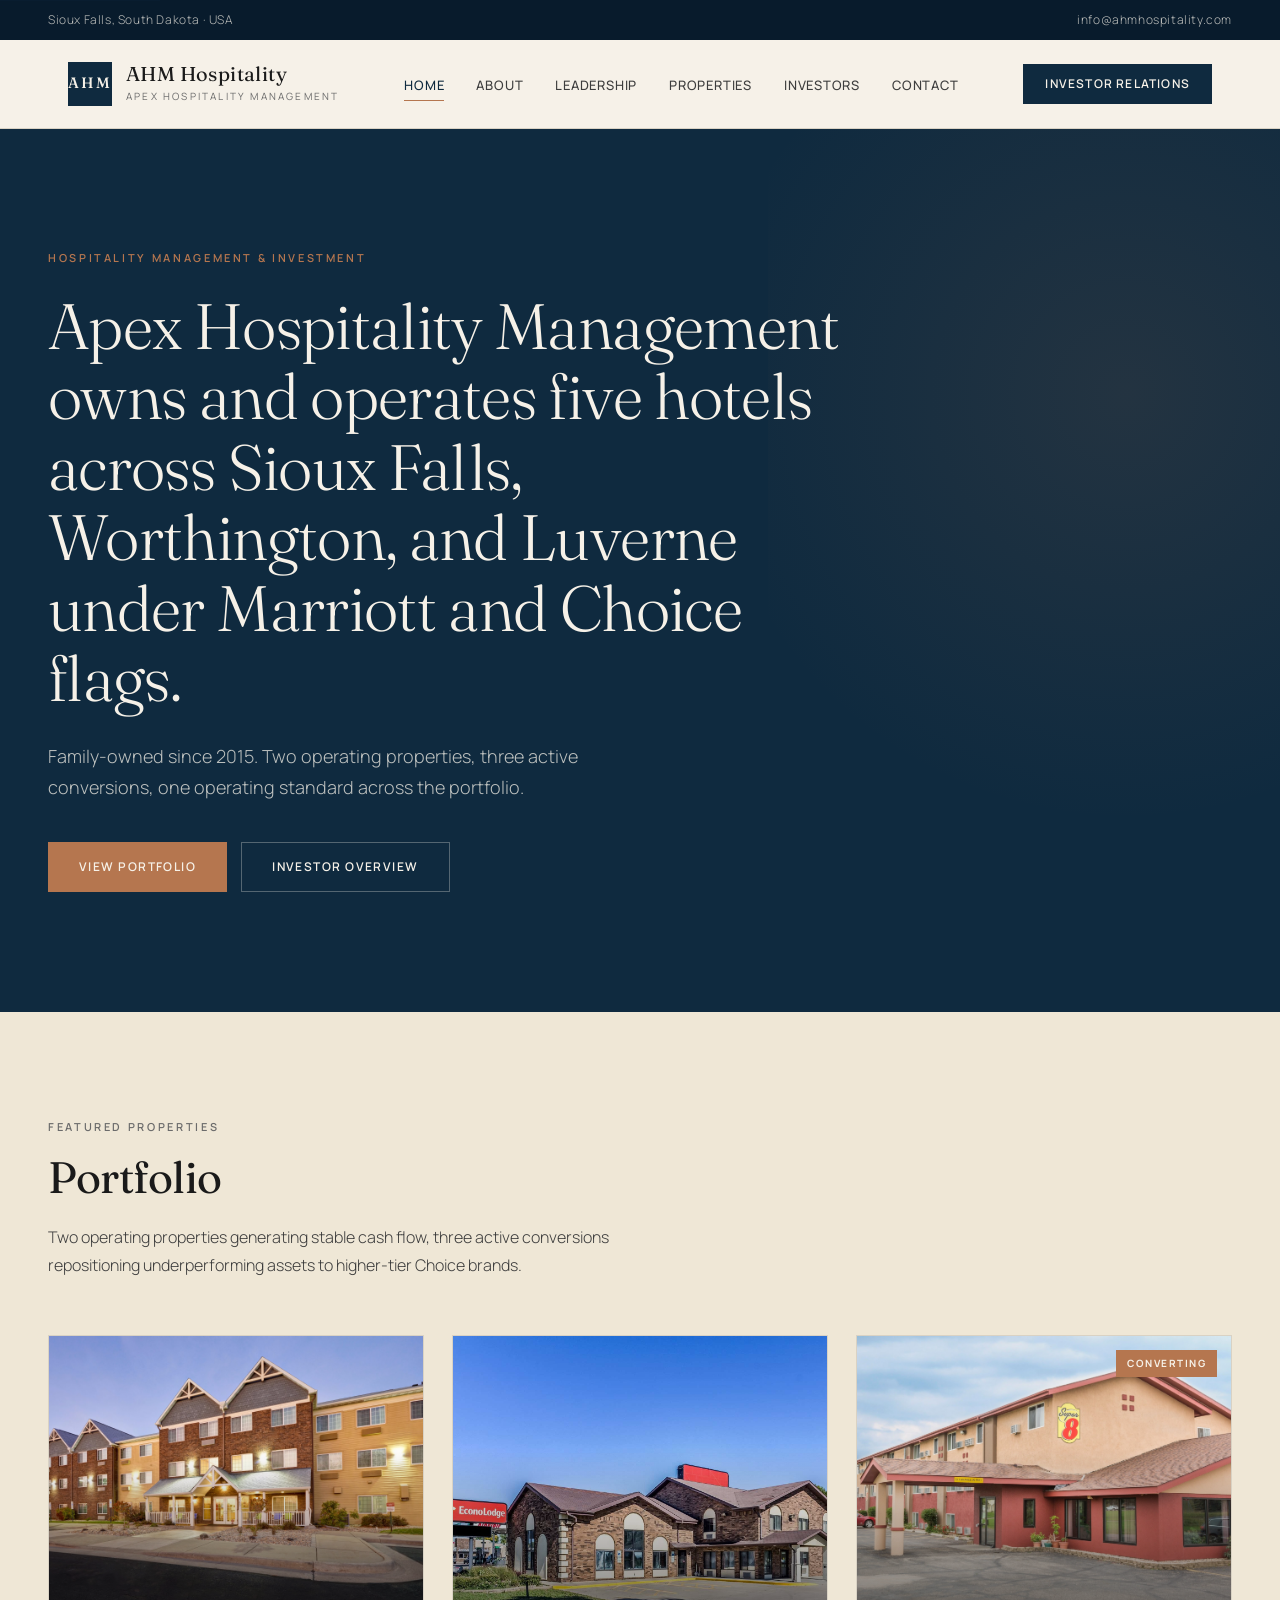
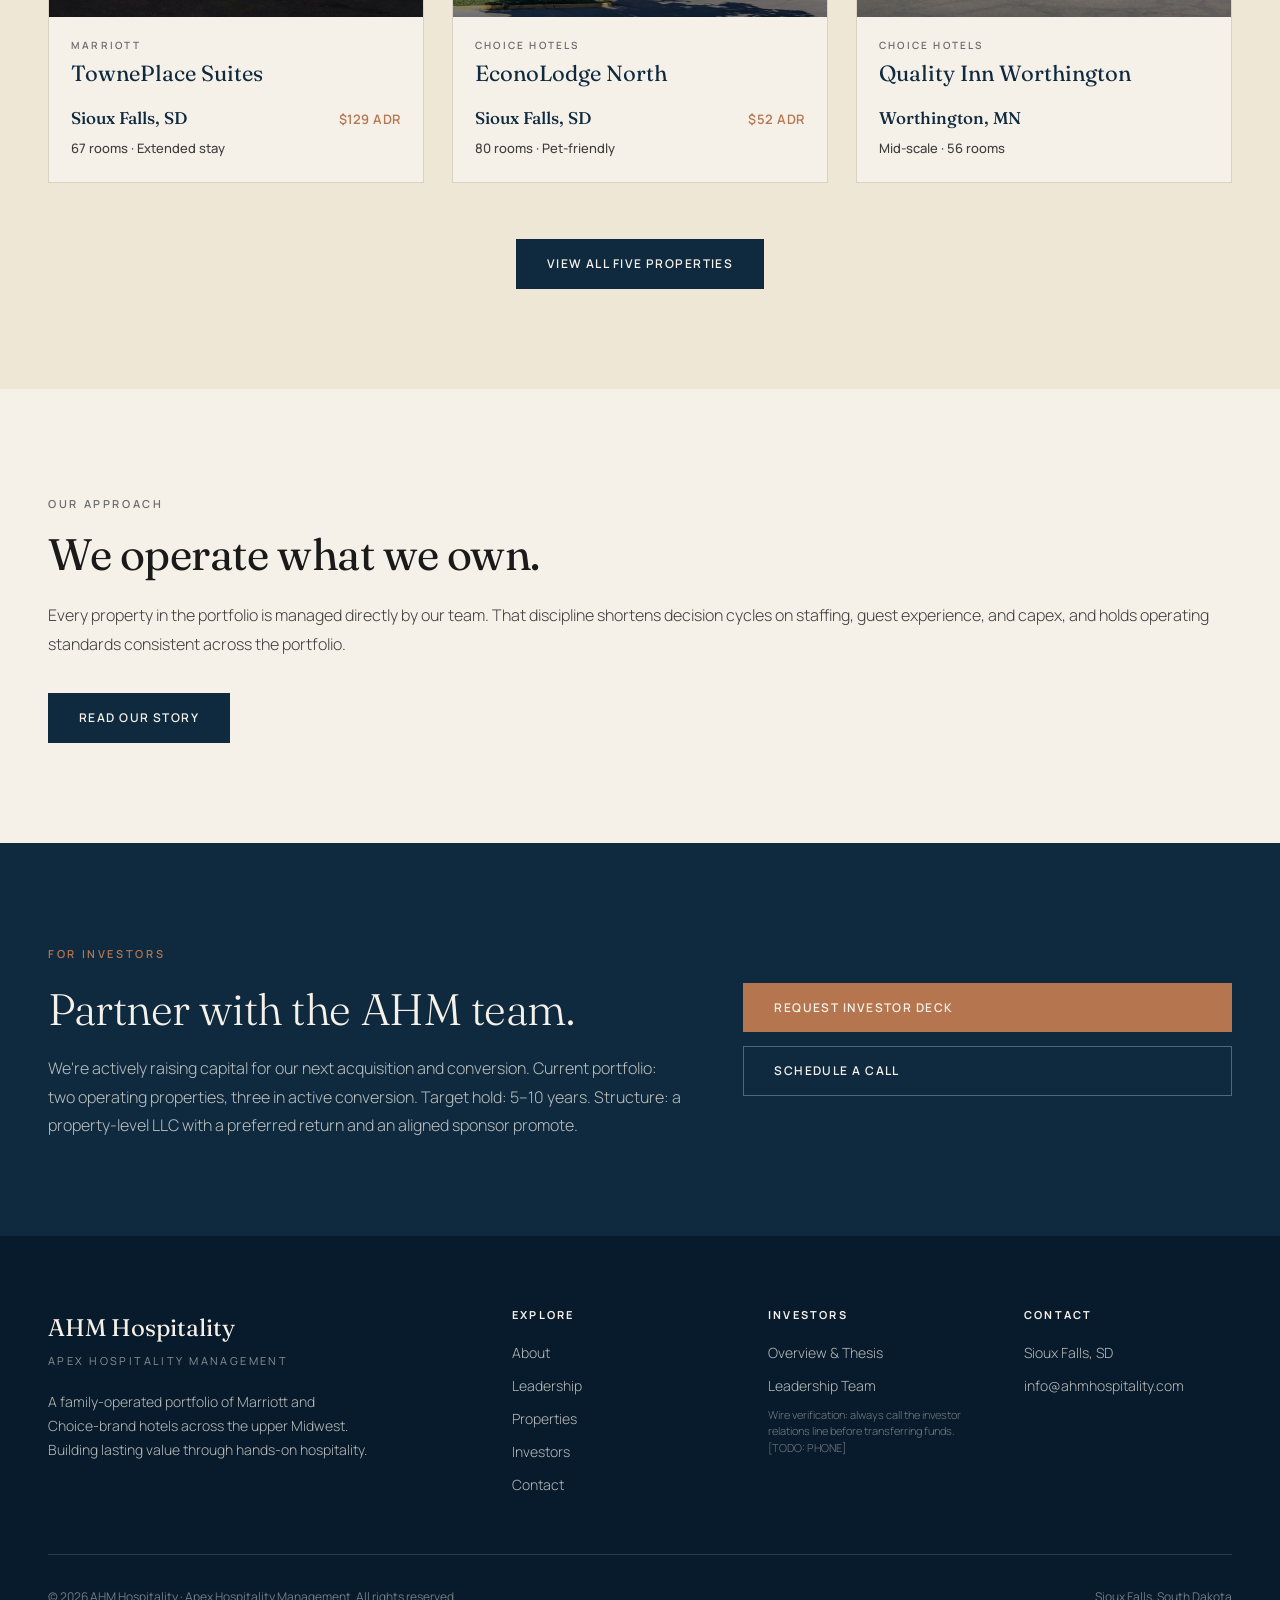
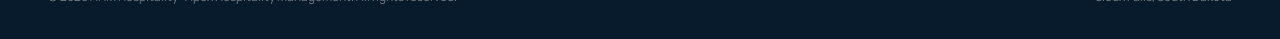
==== commit 9aea6ab8: "Investor-grade copyedit pass (Section 4 awkward phrasing) Professional editorial pass targeting inve" ====
--- a/index.html
+++ b/index.html
@@ -118,7 +118,7 @@
   <div class="section-inner section-narrative">
     <span class="eyebrow">Our Approach</span>
     <h2>We operate what we own.</h2>
-    <p>Every property on our books is managed directly by our team. That discipline lets us move quickly on staffing, guest experience, and capital decisions, and keeps standards consistent across the portfolio.</p>
+    <p>Every property in the portfolio is managed directly by our team. That discipline shortens decision cycles on staffing, guest experience, and capex, and holds operating standards consistent across the portfolio.</p>
     <a href="about.html" class="btn btn-dark">Read our story</a>
   </div>
 </section>
@@ -128,7 +128,7 @@
     <div>
       <span class="eyebrow">For Investors</span>
       <h2 style="margin-top: 18px;">Partner with the AHM team.</h2>
-      <p>We're actively raising capital for our next acquisition and conversion. Current portfolio: two operating properties, three in active conversion. Target hold: 5–10 years. Structure: property-level LLC with preferred return and aligned sponsor promote.</p>
+      <p>We're actively raising capital for our next acquisition and conversion. Current portfolio: two operating properties, three in active conversion. Target hold: 5–10 years. Structure: a property-level LLC with a preferred return and an aligned sponsor promote.</p>
     </div>
     <div class="investor-cta">
       <a href="investors.html" class="btn btn-primary">Request Investor Deck</a>
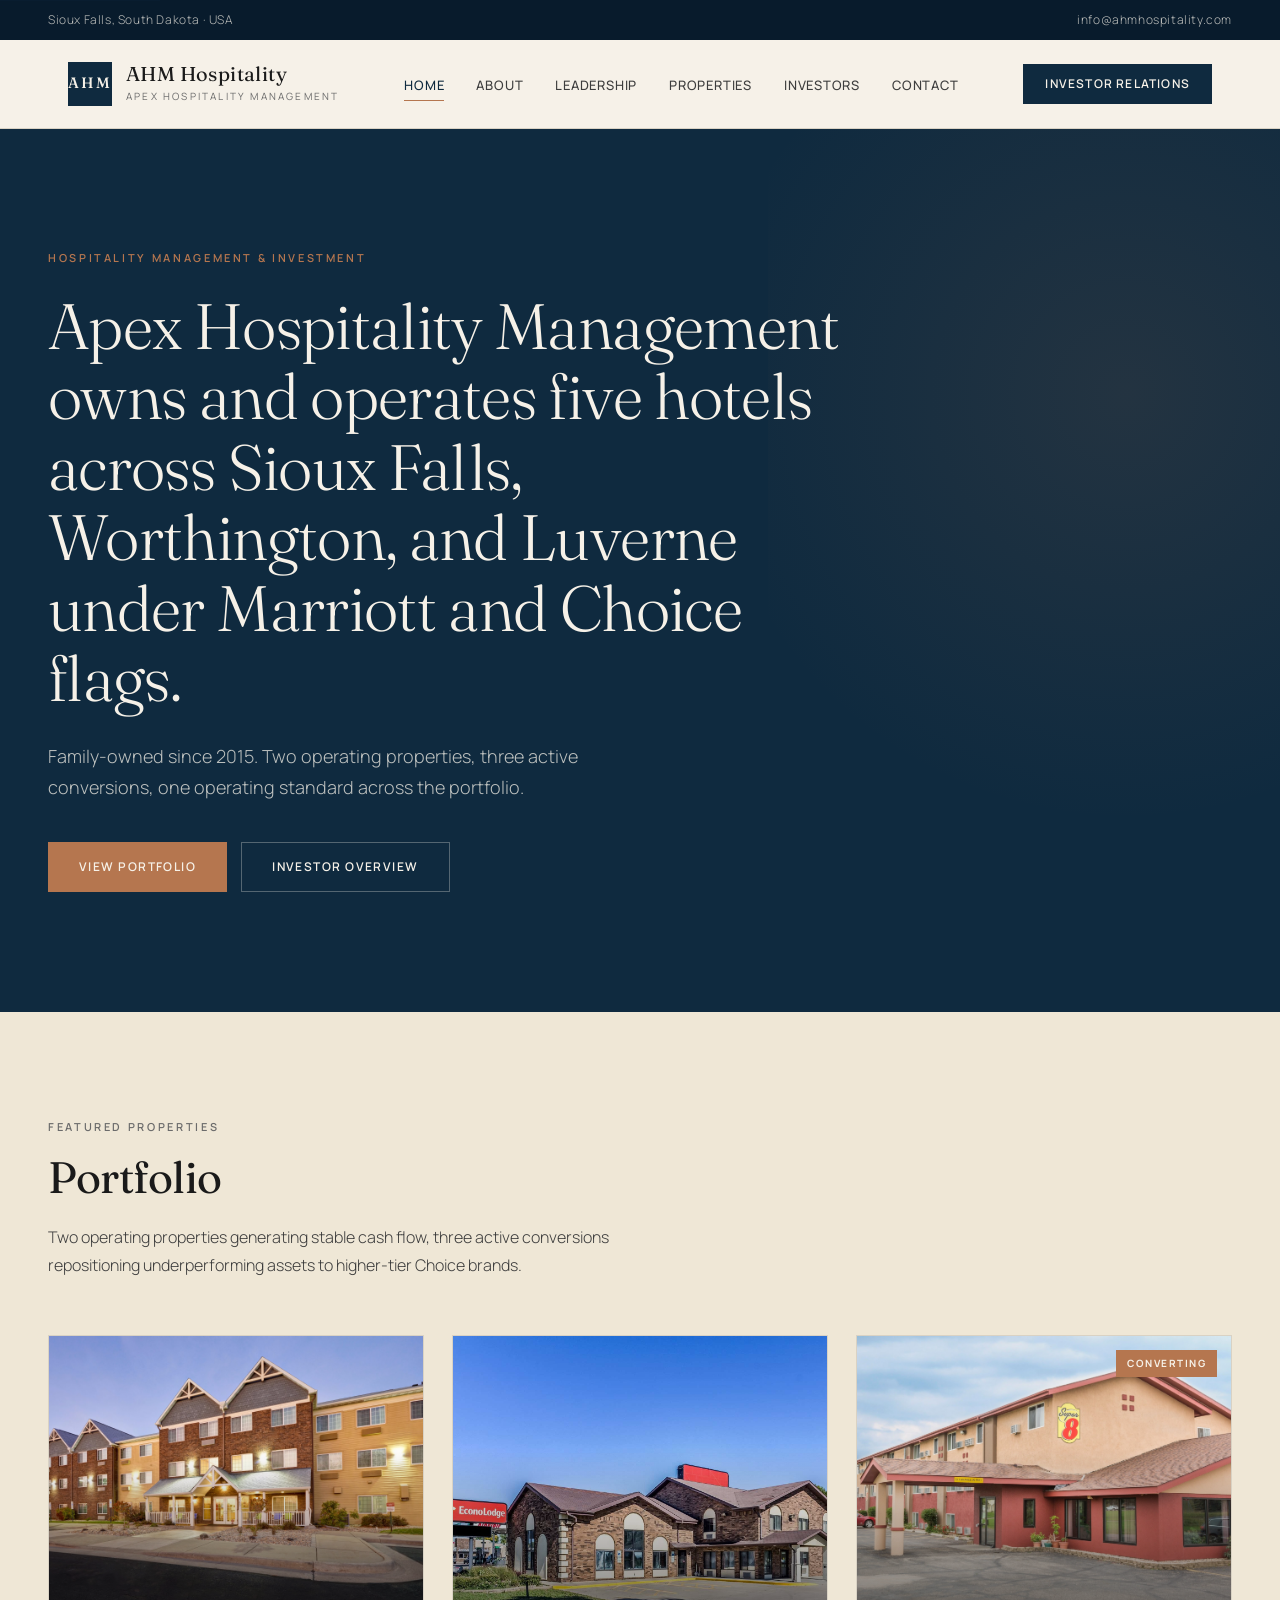
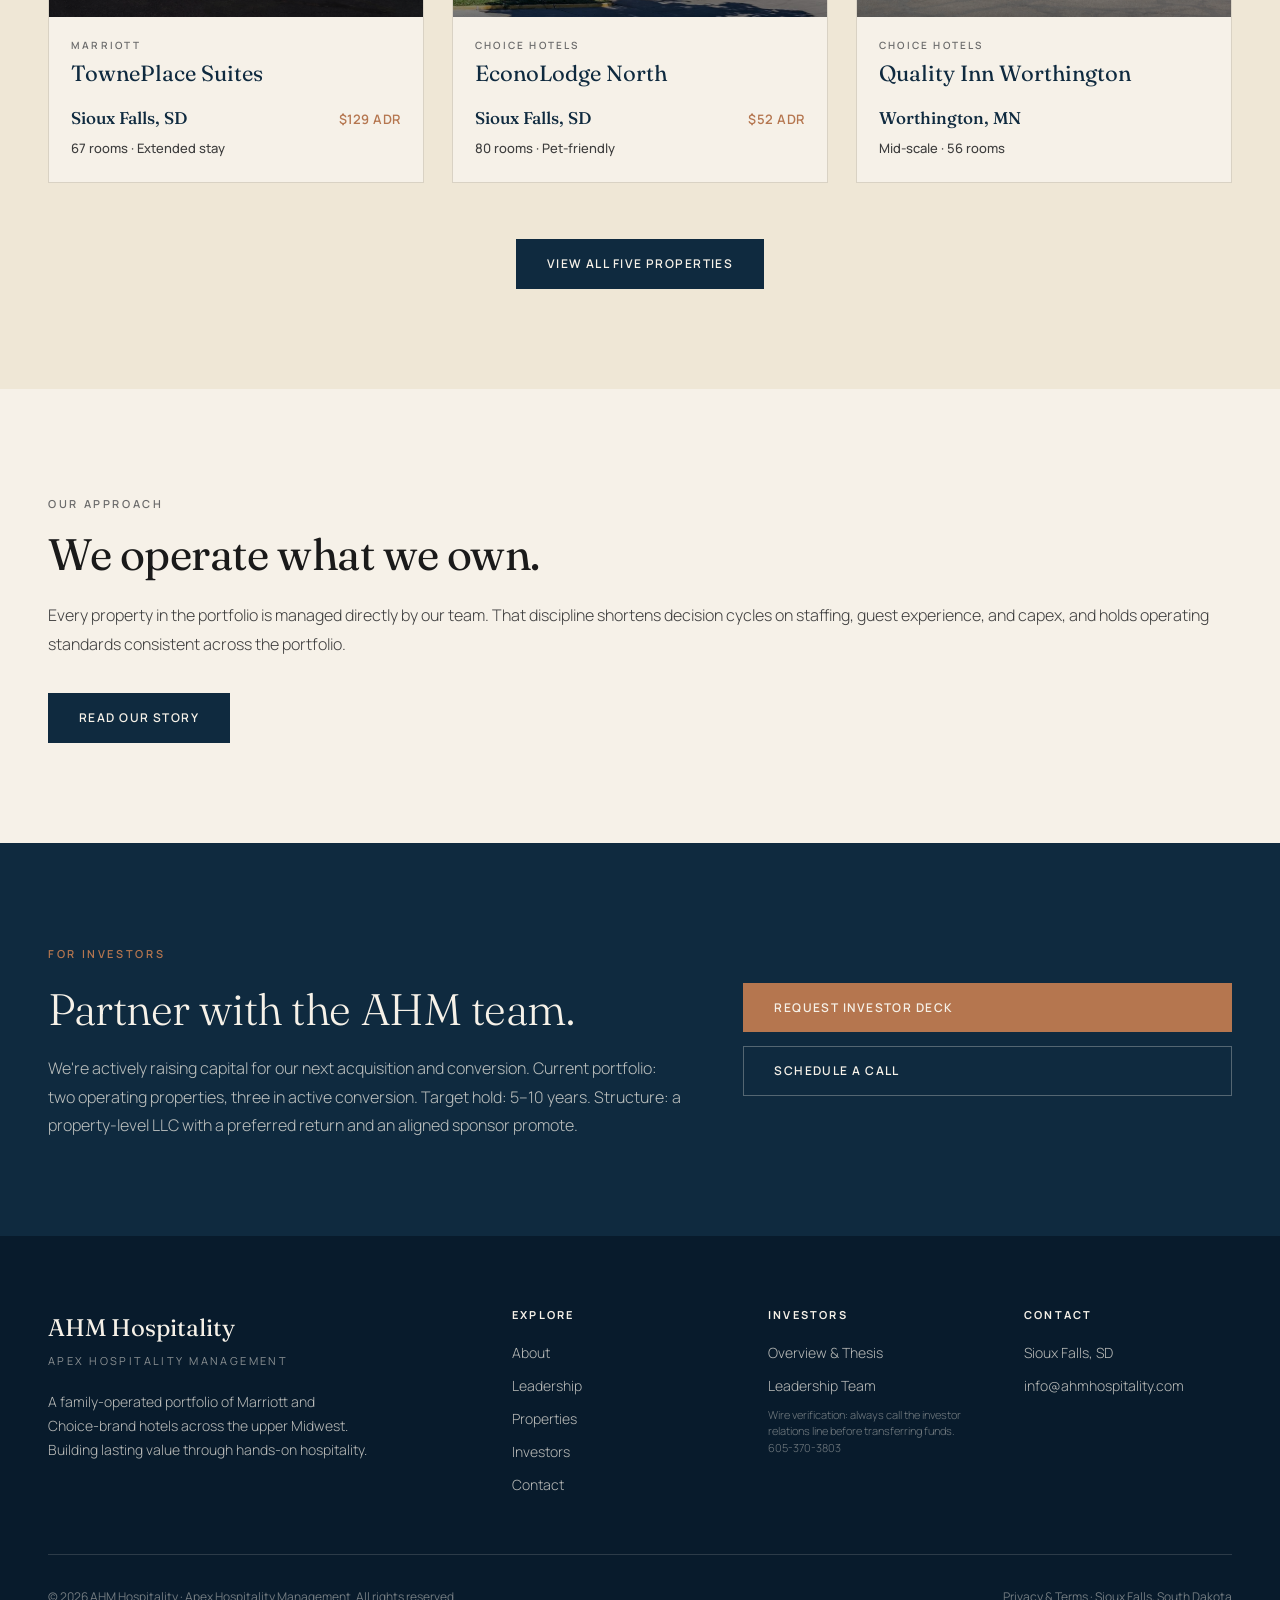
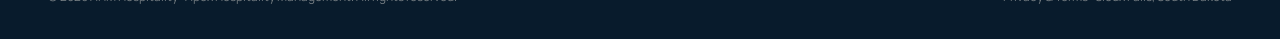
==== commit 18e1c0cb: "Content fill — apply final TODO answers Family / About: - About page narrative replaced with full Pa" ====
--- a/index.html
+++ b/index.html
@@ -159,7 +159,7 @@
       <ul>
         <li><a href="investors.html">Overview &amp; Thesis</a></li>
         <li><a href="leadership.html">Leadership Team</a></li>
-        <li class="wire-verify">Wire verification: always call the investor relations line before transferring funds. [TODO: PHONE]</li>
+        <li class="wire-verify">Wire verification: always call the investor relations line before transferring funds. 605-370-3803</li>
       </ul>
     </div>
     <div>
@@ -172,7 +172,7 @@
   </div>
   <div class="footer-bottom">
     <span>© 2026 AHM Hospitality · Apex Hospitality Management. All rights reserved.</span>
-    <span>Sioux Falls, South Dakota</span>
+    <span><a href="privacy.html">Privacy &amp; Terms</a> · Sioux Falls, South Dakota</span>
   </div>
 </footer>
 
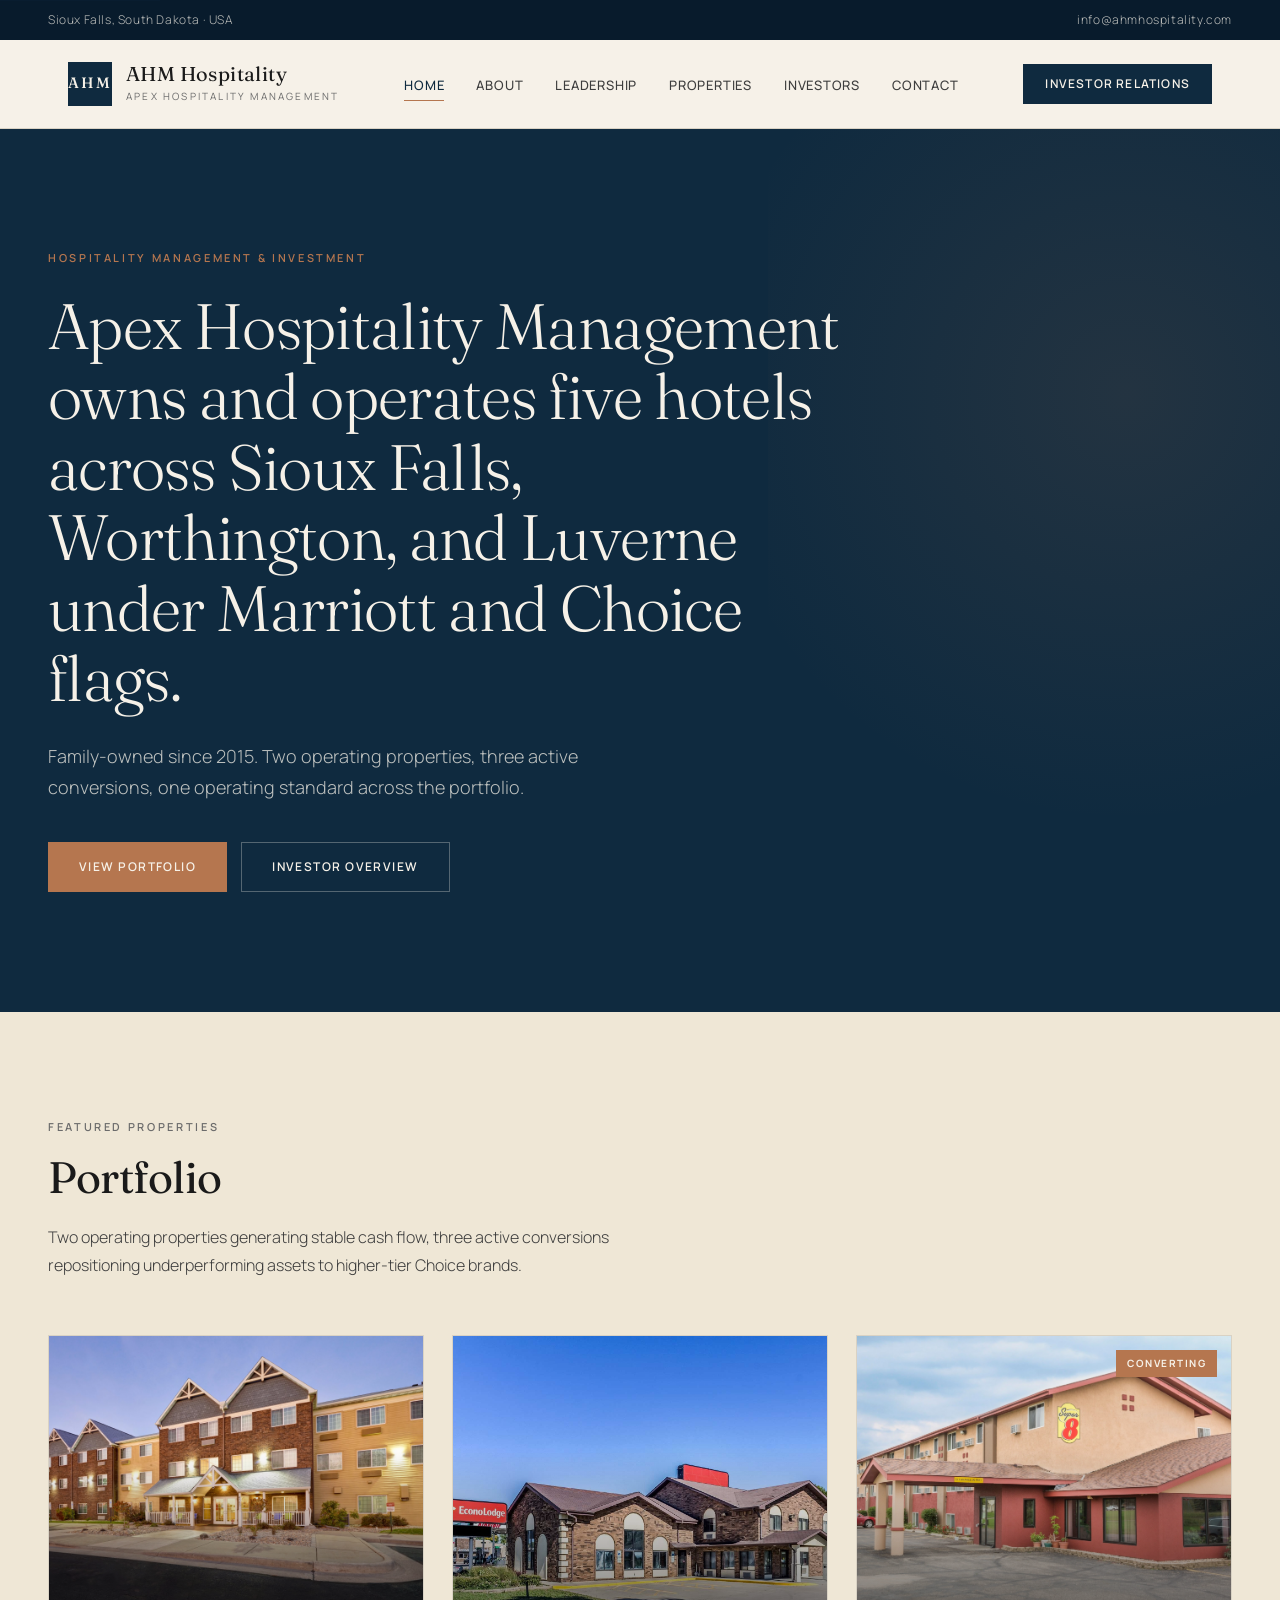
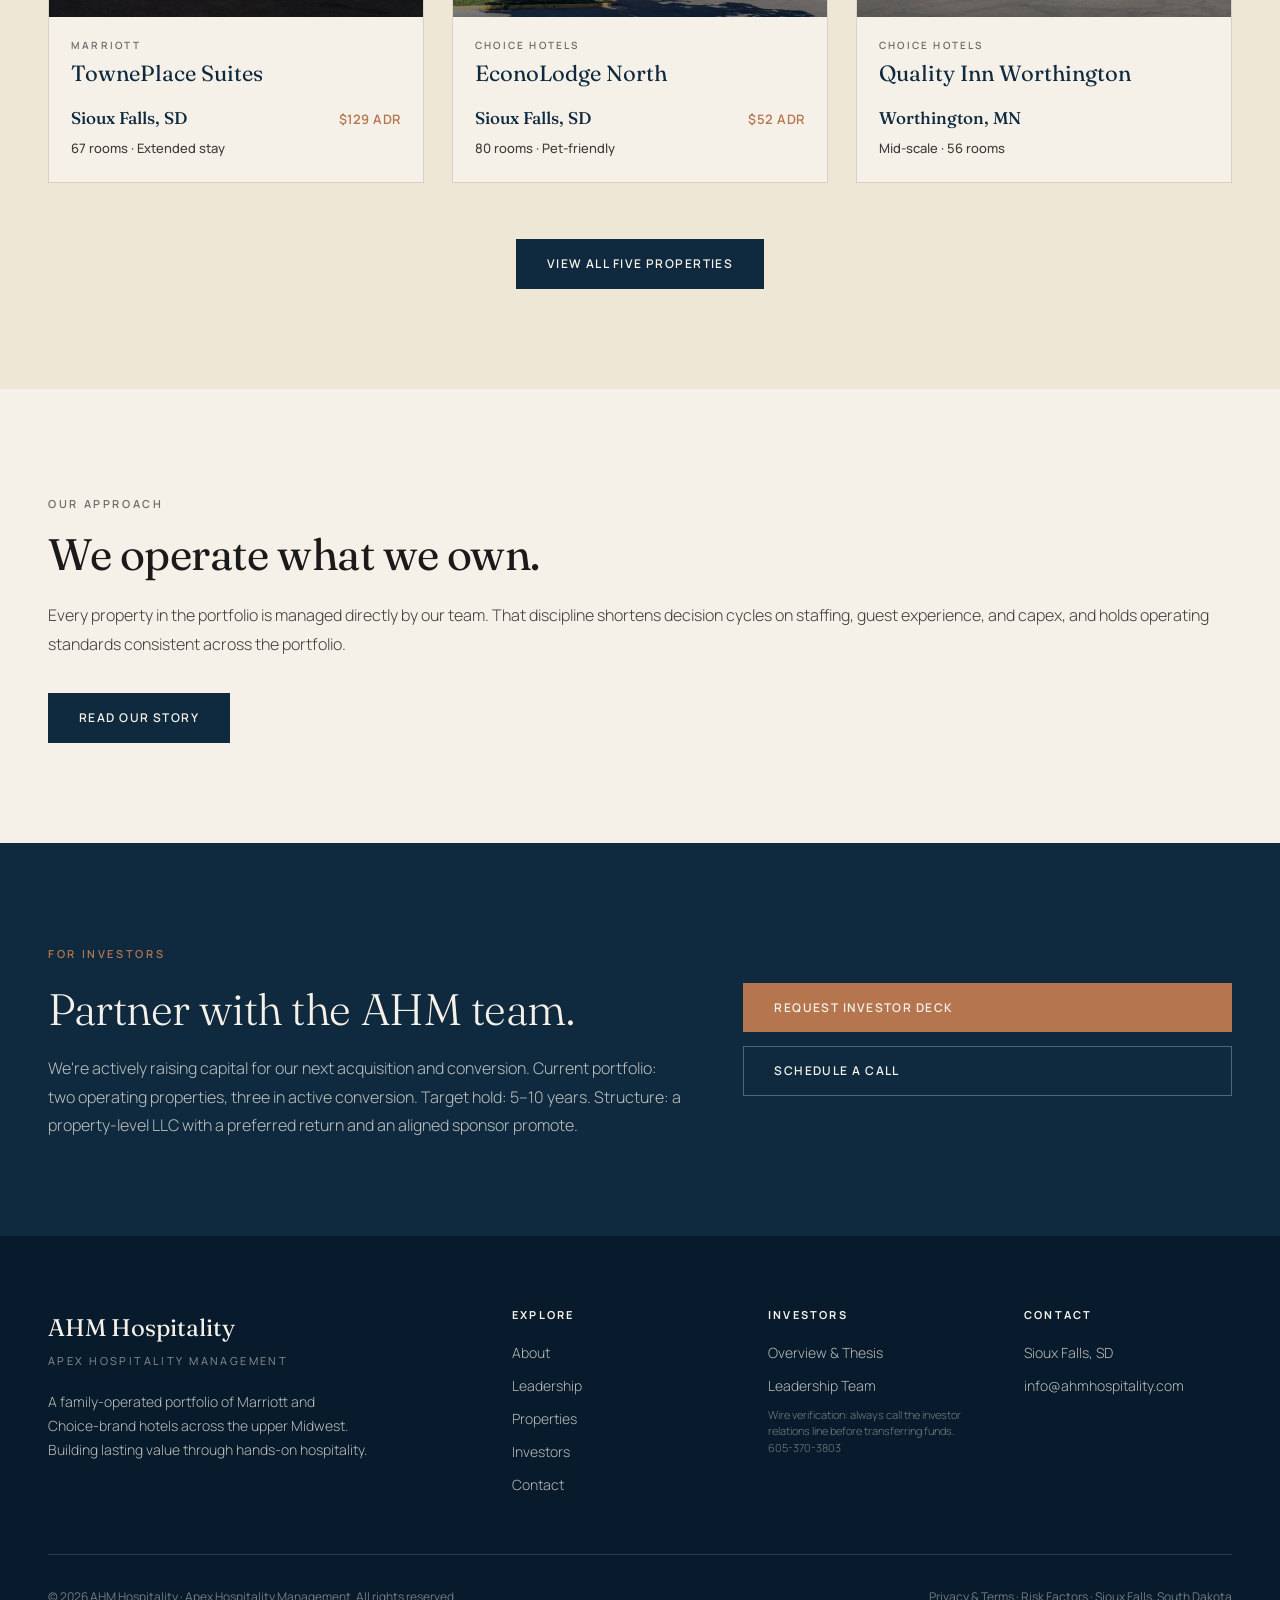
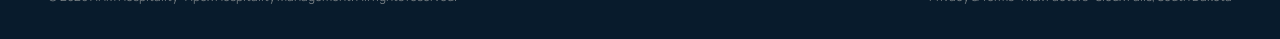
==== commit 23c799b3: "Risk Factors page + data-room TOC + hold-model reconciliation Responding to the institutional invest" ====
--- a/index.html
+++ b/index.html
@@ -172,7 +172,7 @@
   </div>
   <div class="footer-bottom">
     <span>© 2026 AHM Hospitality · Apex Hospitality Management. All rights reserved.</span>
-    <span><a href="privacy.html">Privacy &amp; Terms</a> · Sioux Falls, South Dakota</span>
+    <span><a href="privacy.html">Privacy &amp; Terms</a> · <a href="risk-factors.html">Risk Factors</a> · Sioux Falls, South Dakota</span>
   </div>
 </footer>
 
--- a/styles.css
+++ b/styles.css
@@ -142,6 +142,32 @@
   letter-spacing: 0.2em;
   text-transform: uppercase;
   margin-top: 6px;
+}
+
+/* ============================================================
+   NDA LIST — used on the Investors page "Under NDA you'll
+   receive" data-room contents block.
+   ============================================================ */
+.nda-list {
+  list-style: none;
+  margin: 0 0 28px;
+  padding: 0;
+}
+.nda-list li {
+  position: relative;
+  padding: 6px 0 6px 22px;
+  font-size: 14px;
+  color: var(--ink-soft);
+  line-height: 1.65;
+  font-weight: 300;
+}
+.nda-list li::before {
+  content: '→';
+  position: absolute;
+  left: 0;
+  top: 6px;
+  color: var(--brass);
+  font-weight: 500;
 }
 
 /* ============================================================
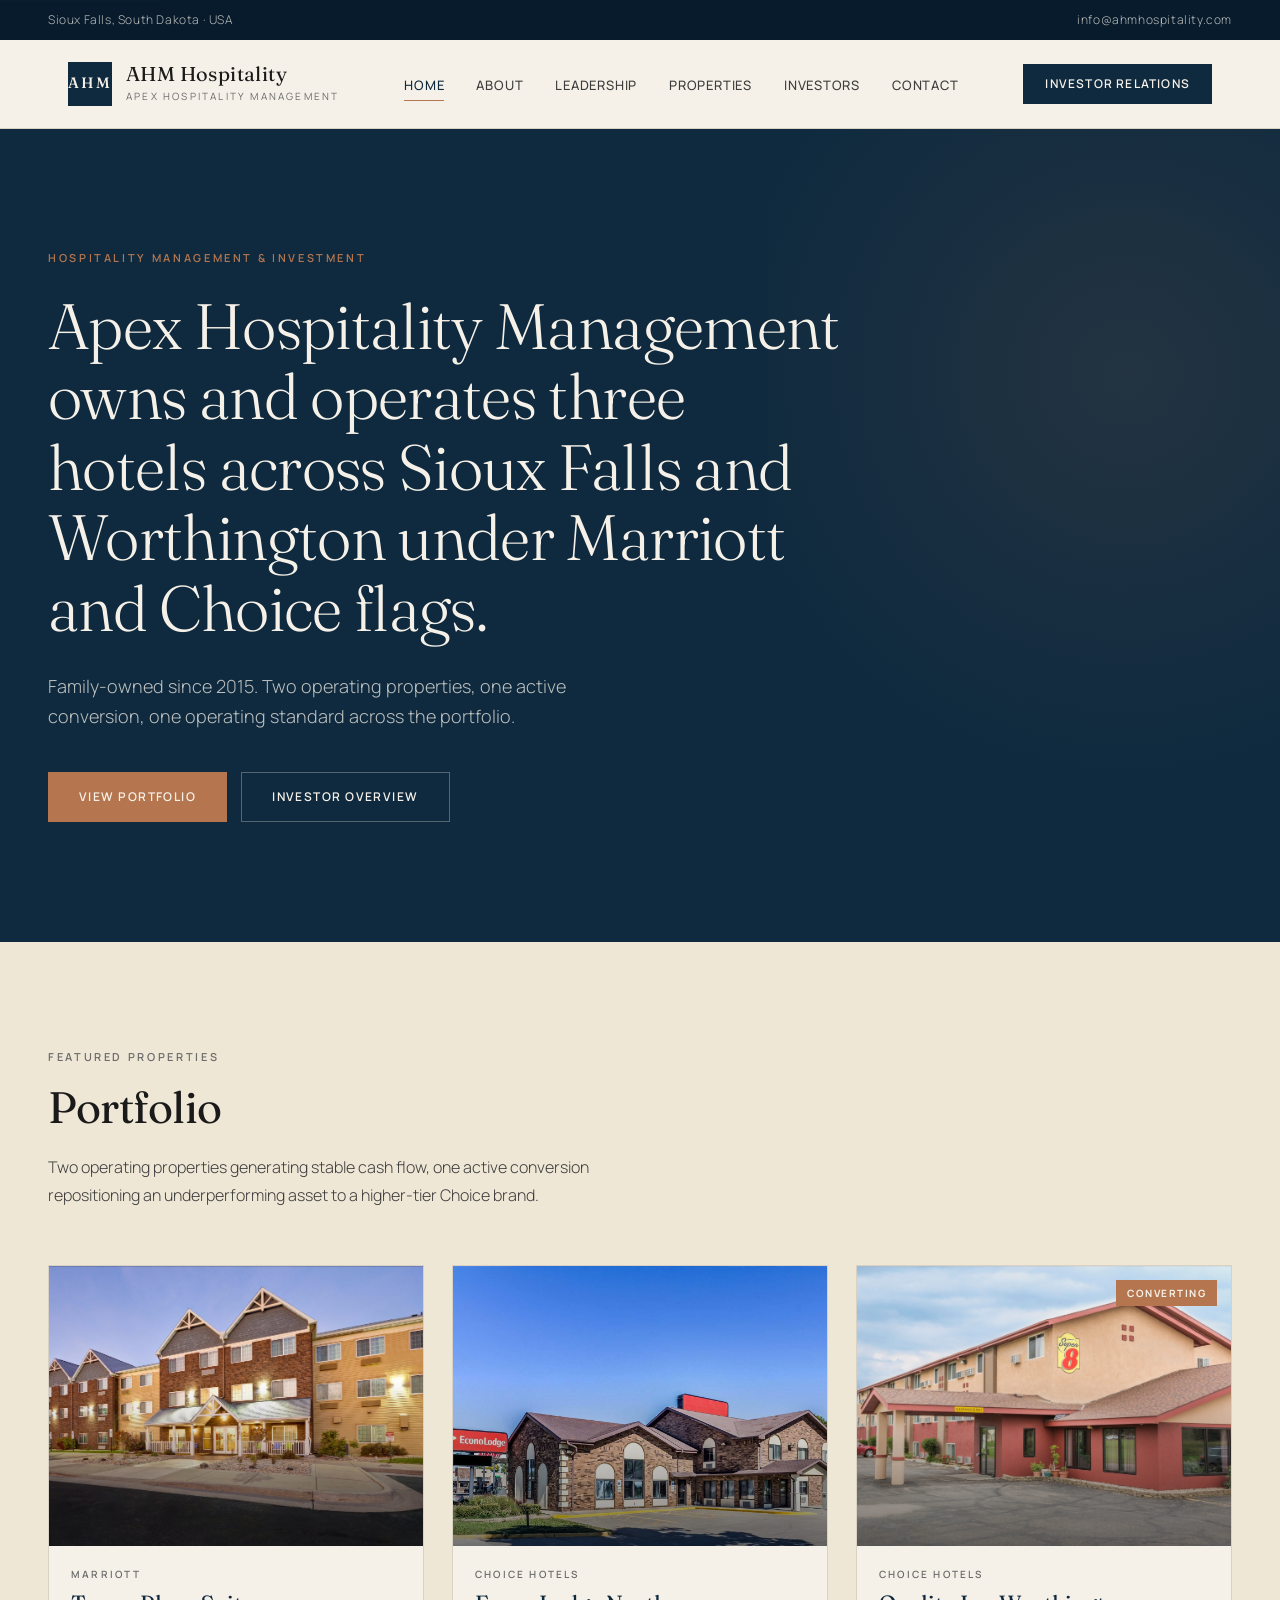
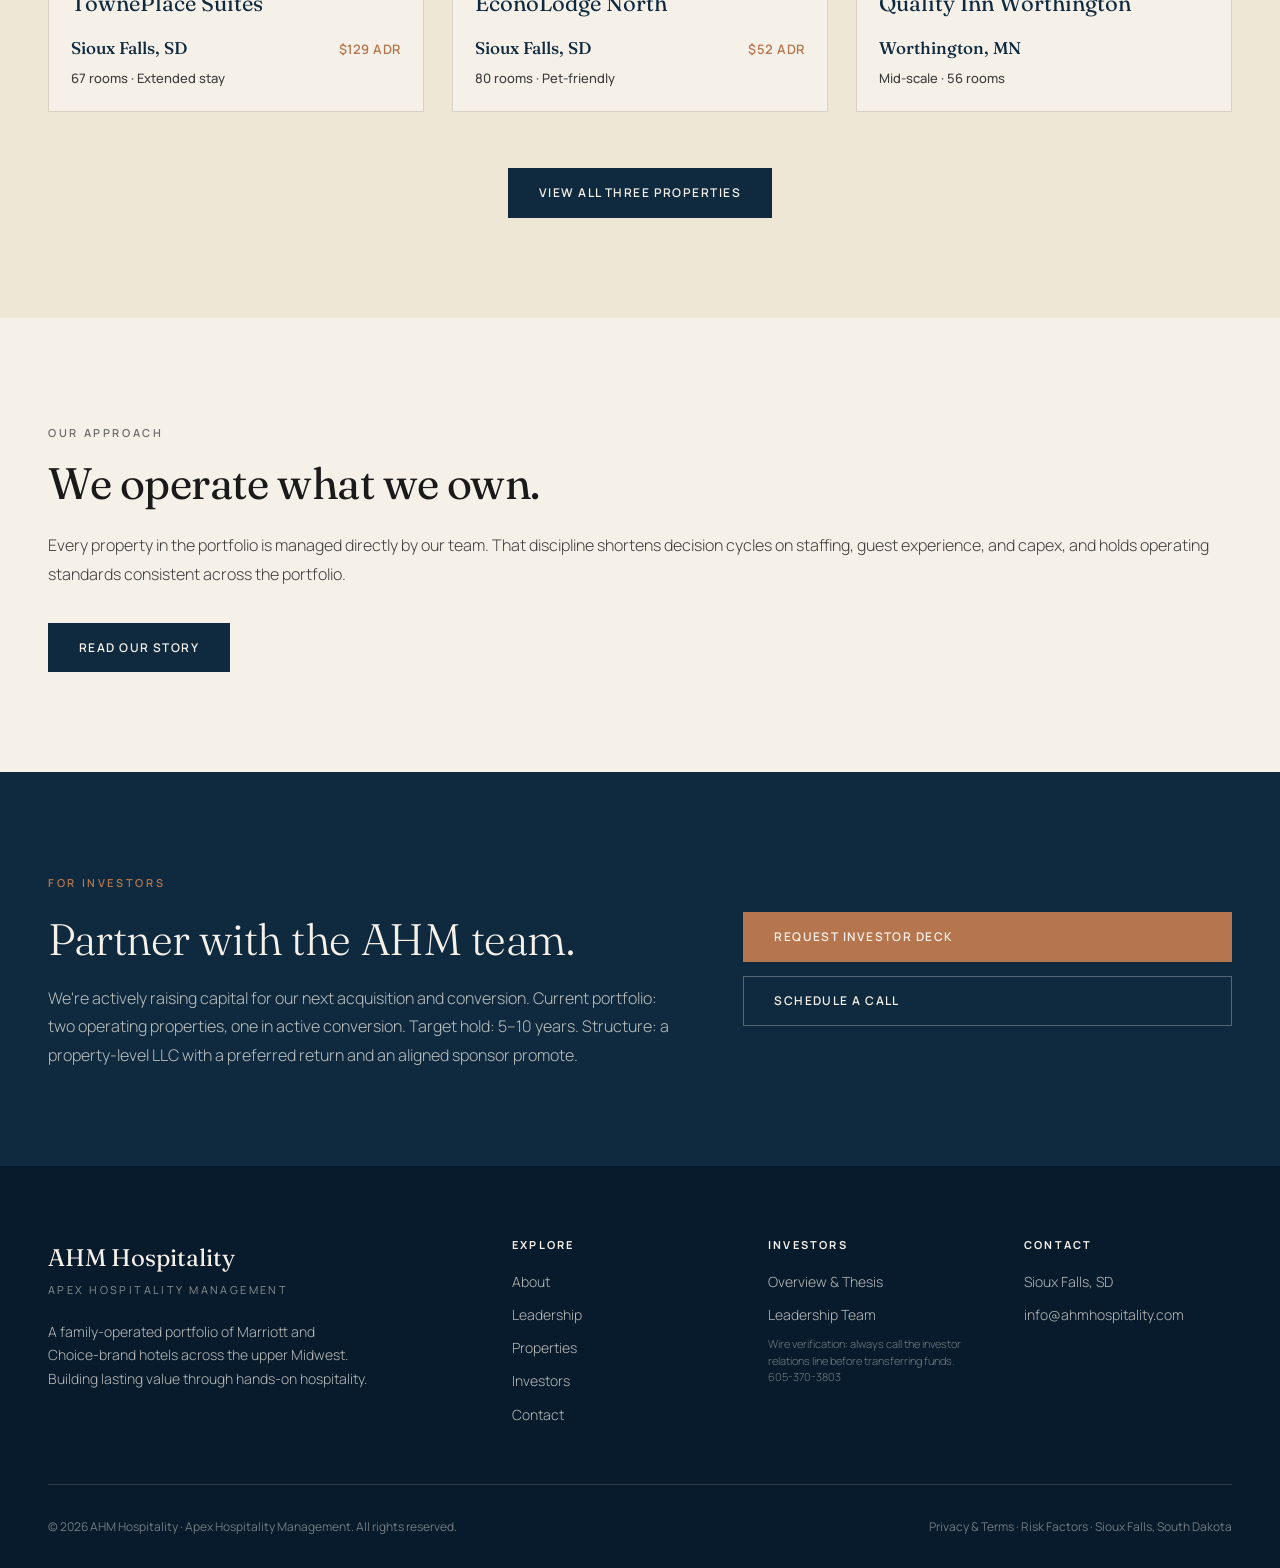
==== commit e73f9cbc: "Remove Luverne properties — deals did not close Both Luverne, MN acquisitions fell through. Removing" ====
--- a/index.html
+++ b/index.html
@@ -5,6 +5,14 @@
 <meta name="viewport" content="width=device-width, initial-scale=1.0">
 <title>AHM Hospitality — Apex Hospitality Management</title>
 <meta name="description" content="Apex Hospitality Management owns and operates branded hotels across South Dakota and Minnesota. Family-owned. Marriott and Choice flags.">
+<link rel="canonical" href="https://ahmhospitality.com/">
+<meta property="og:title" content="AHM Hospitality — Apex Hospitality Management">
+<meta property="og:description" content="Apex Hospitality Management owns and operates branded hotels across South Dakota and Minnesota. Family-owned. Marriott and Choice flags.">
+<meta property="og:image" content="https://ahmhospitality.com/photos/towneplace-suites.jpg">
+<meta property="og:url" content="https://ahmhospitality.com/">
+<meta property="og:type" content="website">
+<meta property="og:site_name" content="AHM Hospitality">
+<meta name="twitter:card" content="summary_large_image">
 <link rel="stylesheet" href="styles.css">
 </head>
 <body>
@@ -41,8 +49,8 @@
 <section class="hero" id="main">
   <div class="hero-inner">
     <span class="eyebrow">Hospitality management &amp; investment</span>
-    <h1>Apex Hospitality Management owns and operates five hotels across Sioux Falls, Worthington, and Luverne under Marriott and Choice flags.</h1>
-    <p class="lead">Family-owned since 2015. Two operating properties, three active conversions, one operating standard across the portfolio.</p>
+    <h1>Apex Hospitality Management owns and operates three hotels across Sioux Falls and Worthington under Marriott and Choice flags.</h1>
+    <p class="lead">Family-owned since 2015. Two operating properties, one active conversion, one operating standard across the portfolio.</p>
     <div class="hero-actions">
       <a href="properties.html" class="btn btn-primary">View Portfolio</a>
       <a href="investors.html" class="btn btn-ghost">Investor Overview</a>
@@ -55,7 +63,7 @@
     <div class="section-head">
       <span class="eyebrow">Featured Properties</span>
       <h2>Portfolio</h2>
-      <p>Two operating properties generating stable cash flow, three active conversions repositioning underperforming assets to higher-tier Choice brands.</p>
+      <p>Two operating properties generating stable cash flow, one active conversion repositioning an underperforming asset to a higher-tier Choice brand.</p>
     </div>
 
     <div class="property-grid">
@@ -109,7 +117,7 @@
     </div>
 
     <div style="text-align: center; margin-top: 56px;">
-      <a href="properties.html" class="btn btn-dark">View all five properties</a>
+      <a href="properties.html" class="btn btn-dark">View all three properties</a>
     </div>
   </div>
 </section>
@@ -128,7 +136,7 @@
     <div>
       <span class="eyebrow">For Investors</span>
       <h2 style="margin-top: 18px;">Partner with the AHM team.</h2>
-      <p>We're actively raising capital for our next acquisition and conversion. Current portfolio: two operating properties, three in active conversion. Target hold: 5–10 years. Structure: a property-level LLC with a preferred return and an aligned sponsor promote.</p>
+      <p>We're actively raising capital for our next acquisition and conversion. Current portfolio: two operating properties, one in active conversion. Target hold: 5–10 years. Structure: a property-level LLC with a preferred return and an aligned sponsor promote.</p>
     </div>
     <div class="investor-cta">
       <a href="investors.html" class="btn btn-primary">Request Investor Deck</a>
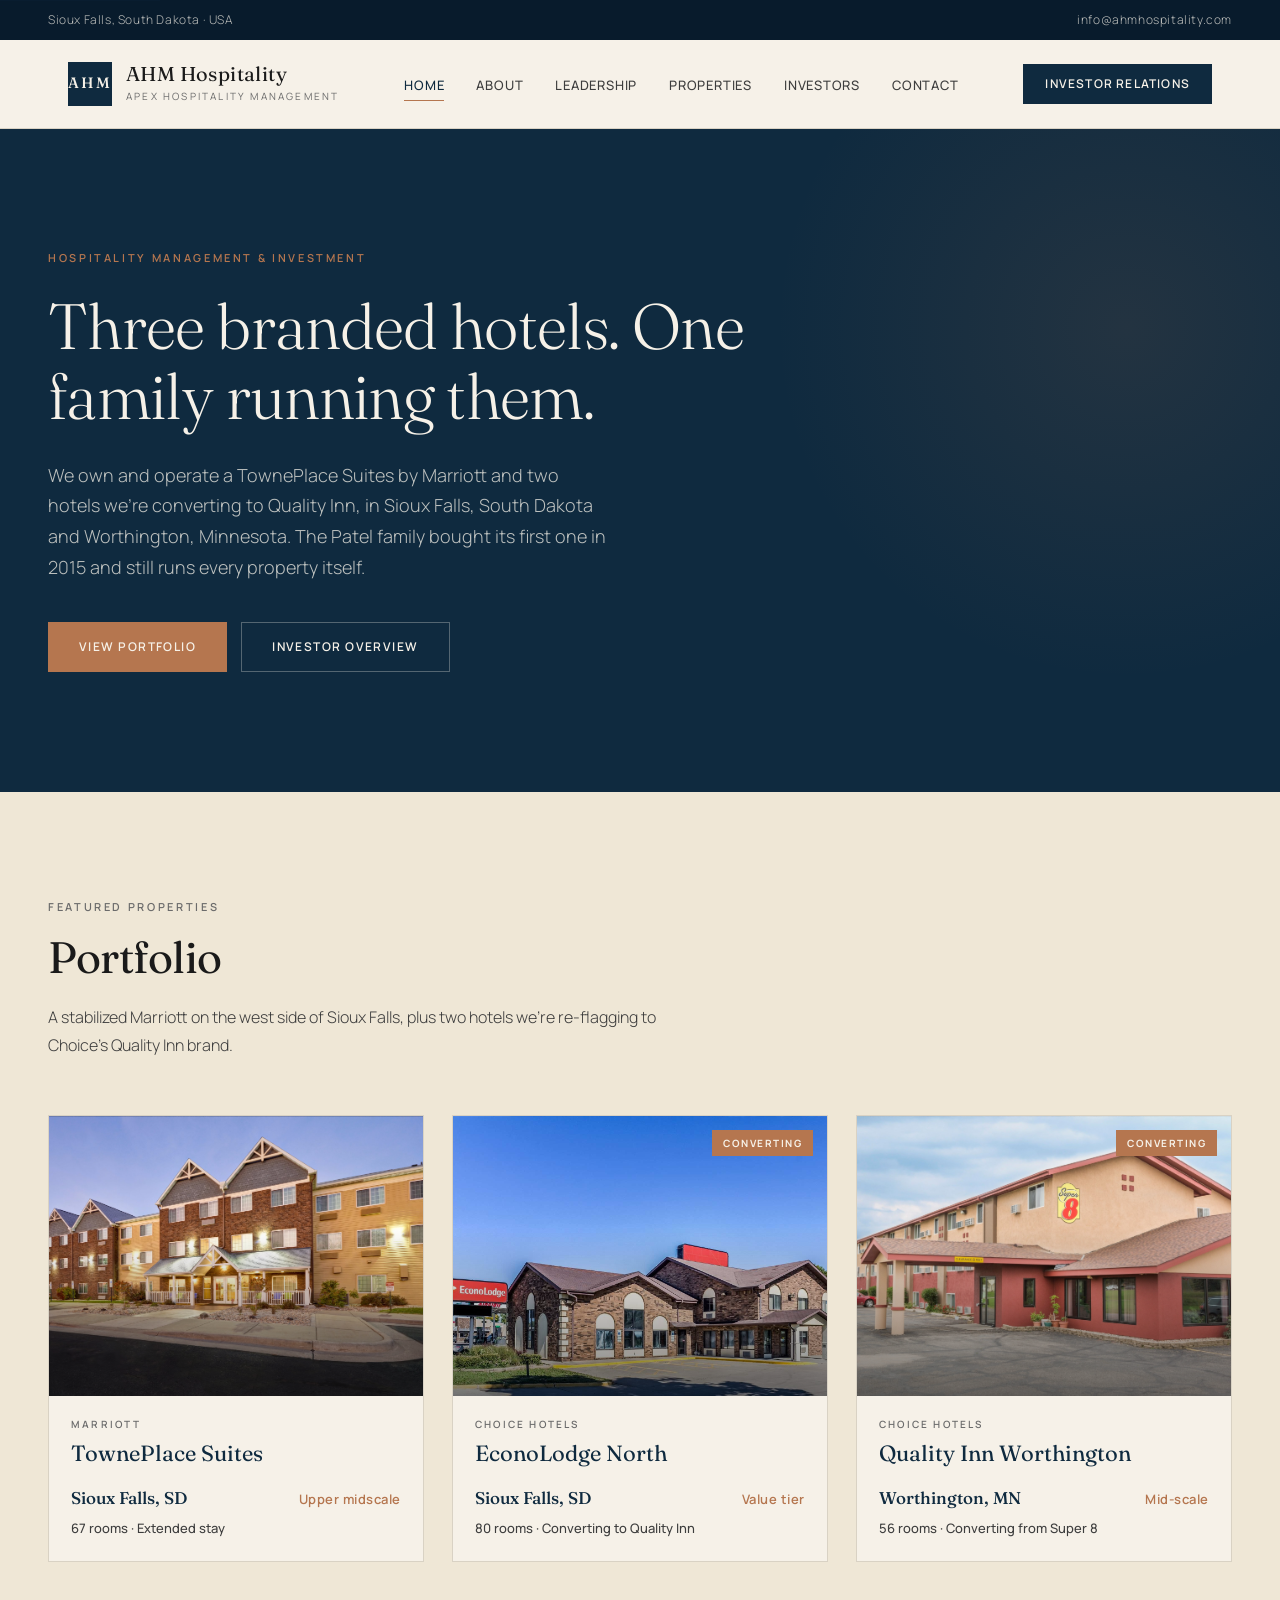
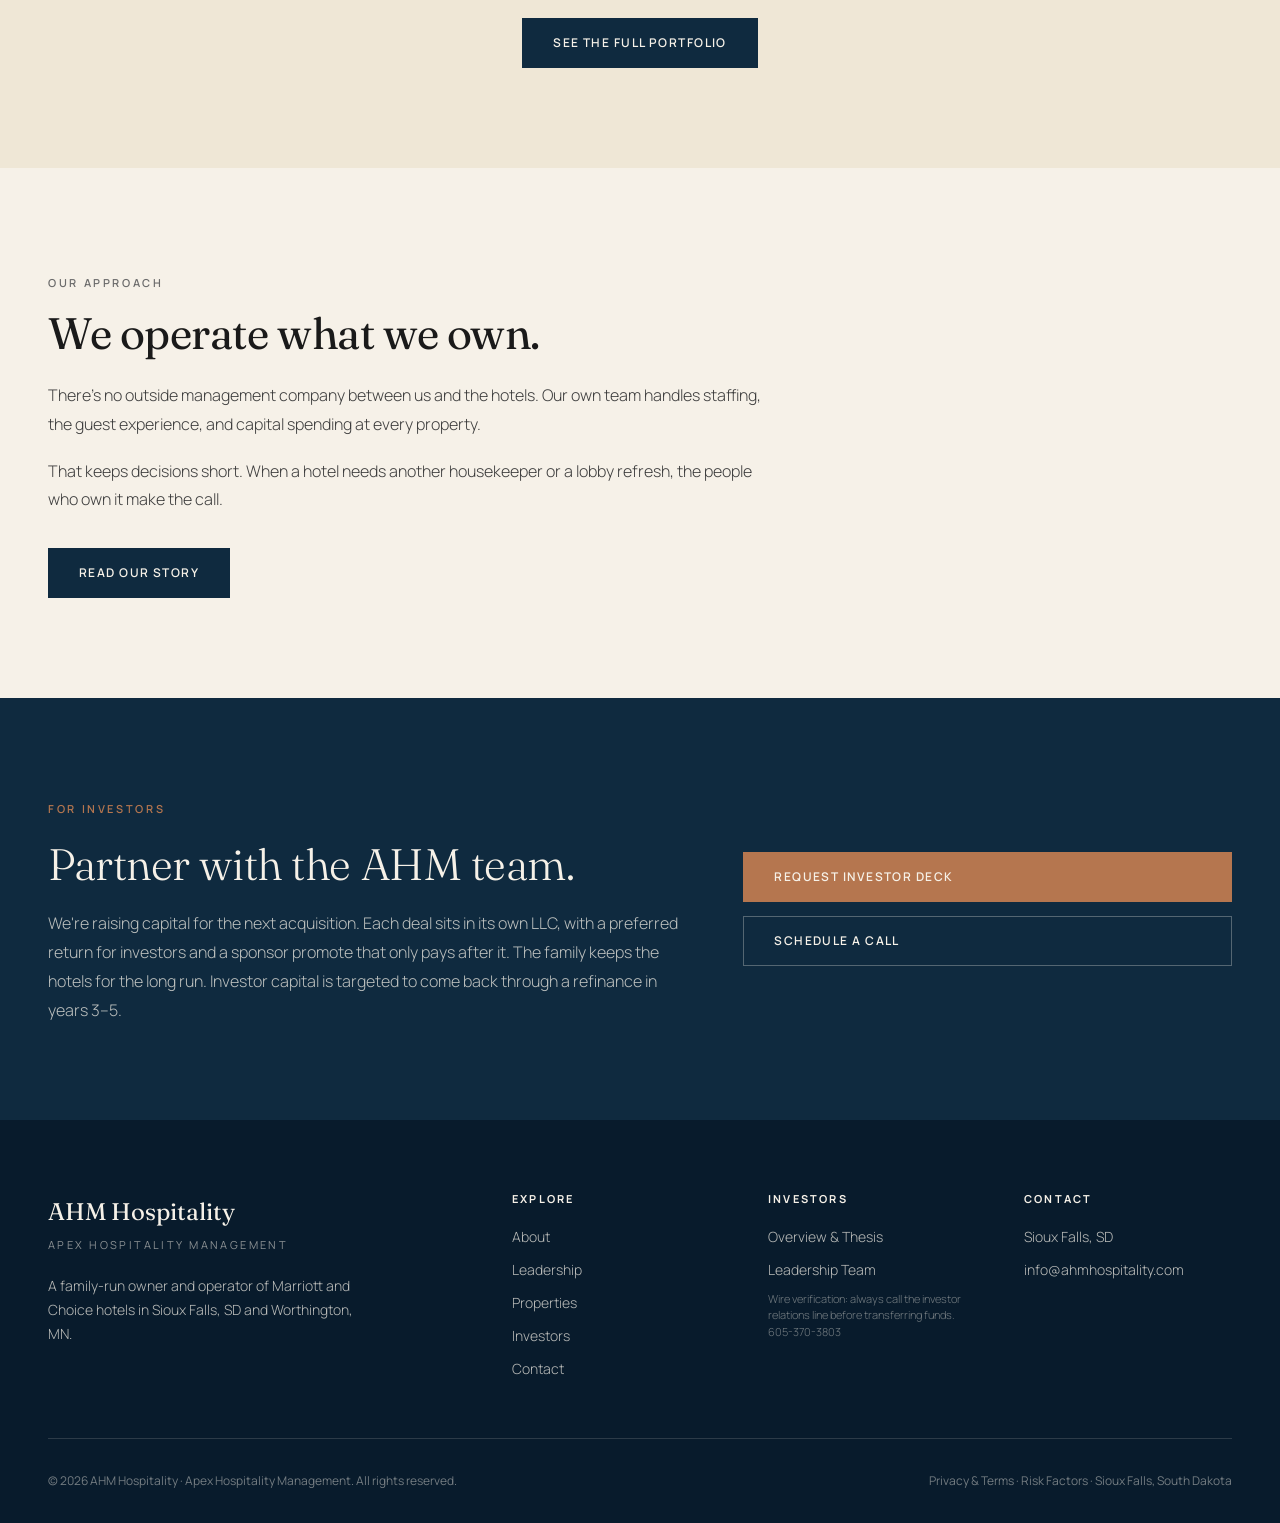
==== commit b9beea10: "Copy rewrite in plain voice + visual fixes; EconoLodge converting, hold period aligned, ADR removed " ====
--- a/index.html
+++ b/index.html
@@ -4,10 +4,10 @@
 <meta charset="UTF-8">
 <meta name="viewport" content="width=device-width, initial-scale=1.0">
 <title>AHM Hospitality — Apex Hospitality Management</title>
-<meta name="description" content="Apex Hospitality Management owns and operates branded hotels across South Dakota and Minnesota. Family-owned. Marriott and Choice flags.">
+<meta name="description" content="AHM Hospitality is a family business that owns and runs a TownePlace Suites by Marriott and two hotels converting to Quality Inn, in Sioux Falls, SD and Worthington, MN.">
 <link rel="canonical" href="https://ahmhospitality.com/">
 <meta property="og:title" content="AHM Hospitality — Apex Hospitality Management">
-<meta property="og:description" content="Apex Hospitality Management owns and operates branded hotels across South Dakota and Minnesota. Family-owned. Marriott and Choice flags.">
+<meta property="og:description" content="AHM Hospitality is a family business that owns and runs a TownePlace Suites by Marriott and two hotels converting to Quality Inn, in Sioux Falls, SD and Worthington, MN.">
 <meta property="og:image" content="https://ahmhospitality.com/photos/towneplace-suites.jpg">
 <meta property="og:url" content="https://ahmhospitality.com/">
 <meta property="og:type" content="website">
@@ -49,8 +49,8 @@
 <section class="hero" id="main">
   <div class="hero-inner">
     <span class="eyebrow">Hospitality management &amp; investment</span>
-    <h1>Apex Hospitality Management owns and operates three hotels across Sioux Falls and Worthington under Marriott and Choice flags.</h1>
-    <p class="lead">Family-owned since 2015. Two operating properties, one active conversion, one operating standard across the portfolio.</p>
+    <h1>Three branded hotels. One family running them.</h1>
+    <p class="lead">We own and operate a TownePlace Suites by Marriott and two hotels we're converting to Quality Inn, in Sioux Falls, South Dakota and Worthington, Minnesota. The Patel family bought its first one in 2015 and still runs every property itself.</p>
     <div class="hero-actions">
       <a href="properties.html" class="btn btn-primary">View Portfolio</a>
       <a href="investors.html" class="btn btn-ghost">Investor Overview</a>
@@ -63,20 +63,20 @@
     <div class="section-head">
       <span class="eyebrow">Featured Properties</span>
       <h2>Portfolio</h2>
-      <p>Two operating properties generating stable cash flow, one active conversion repositioning an underperforming asset to a higher-tier Choice brand.</p>
+      <p>A stabilized Marriott on the west side of Sioux Falls, plus two hotels we're re-flagging to Choice's Quality Inn brand.</p>
     </div>
 
     <div class="property-grid">
 
       <a href="properties/towneplace-suites.html" class="property-card-link">
         <article class="property-card">
-          <div class="prop-img photo-ready" style="background-image: url('photos/towneplace-suites.jpg'); background-size: cover; background-position: center;"></div>
+          <div class="prop-img photo-ready" style="background-image: url('photos/towneplace-suites.jpg');"></div>
           <div class="prop-meta">
             <div class="prop-flag-brand">Marriott</div>
             <div class="prop-name">TownePlace Suites</div>
             <div class="prop-loc">
               <span class="city">Sioux Falls, SD</span>
-              <span class="adr">$129 ADR</span>
+              <span class="adr">Upper midscale</span>
             </div>
             <div class="prop-rooms">67 rooms · Extended stay</div>
           </div>
@@ -85,22 +85,24 @@
 
       <a href="properties/econolodge-north.html" class="property-card-link">
         <article class="property-card">
-          <div class="prop-img photo-ready" style="background-image: url('photos/econolodge-north.jpg'); background-size: cover; background-position: center;"></div>
+          <div class="prop-img photo-ready" style="background-image: url('photos/econolodge-north.jpg');">
+            <span class="prop-badge converting">Converting</span>
+          </div>
           <div class="prop-meta">
             <div class="prop-flag-brand">Choice Hotels</div>
             <div class="prop-name">EconoLodge North</div>
             <div class="prop-loc">
               <span class="city">Sioux Falls, SD</span>
-              <span class="adr">$52 ADR</span>
+              <span class="adr">Value tier</span>
             </div>
-            <div class="prop-rooms">80 rooms · Pet-friendly</div>
+            <div class="prop-rooms">80 rooms · Converting to Quality Inn</div>
           </div>
         </article>
       </a>
 
       <a href="properties/quality-inn-worthington.html" class="property-card-link">
         <article class="property-card">
-          <div class="prop-img photo-ready" style="background-image: url('photos/quality-inn-worthington.jpg'); background-size: cover; background-position: center;">
+          <div class="prop-img photo-ready" style="background-image: url('photos/quality-inn-worthington.jpg');">
             <span class="prop-badge converting">Converting</span>
           </div>
           <div class="prop-meta">
@@ -108,16 +110,17 @@
             <div class="prop-name">Quality Inn Worthington</div>
             <div class="prop-loc">
               <span class="city">Worthington, MN</span>
+              <span class="adr">Mid-scale</span>
             </div>
-            <div class="prop-rooms">Mid-scale · 56 rooms</div>
+            <div class="prop-rooms">56 rooms · Converting from Super 8</div>
           </div>
         </article>
       </a>
 
     </div>
 
-    <div style="text-align: center; margin-top: 56px;">
-      <a href="properties.html" class="btn btn-dark">View all three properties</a>
+    <div class="center-cta">
+      <a href="properties.html" class="btn btn-dark">See the full portfolio</a>
     </div>
   </div>
 </section>
@@ -126,7 +129,8 @@
   <div class="section-inner section-narrative">
     <span class="eyebrow">Our Approach</span>
     <h2>We operate what we own.</h2>
-    <p>Every property in the portfolio is managed directly by our team. That discipline shortens decision cycles on staffing, guest experience, and capex, and holds operating standards consistent across the portfolio.</p>
+    <p>There's no outside management company between us and the hotels. Our own team handles staffing, the guest experience, and capital spending at every property.</p>
+    <p>That keeps decisions short. When a hotel needs another housekeeper or a lobby refresh, the people who own it make the call.</p>
     <a href="about.html" class="btn btn-dark">Read our story</a>
   </div>
 </section>
@@ -135,8 +139,8 @@
   <div class="investor-inner">
     <div>
       <span class="eyebrow">For Investors</span>
-      <h2 style="margin-top: 18px;">Partner with the AHM team.</h2>
-      <p>We're actively raising capital for our next acquisition and conversion. Current portfolio: two operating properties, one in active conversion. Target hold: 5–10 years. Structure: a property-level LLC with a preferred return and an aligned sponsor promote.</p>
+      <h2>Partner with the AHM team.</h2>
+      <p>We're raising capital for the next acquisition. Each deal sits in its own LLC, with a preferred return for investors and a sponsor promote that only pays after it. The family keeps the hotels for the long run. Investor capital is targeted to come back through a refinance in years 3–5.</p>
     </div>
     <div class="investor-cta">
       <a href="investors.html" class="btn btn-primary">Request Investor Deck</a>
@@ -150,7 +154,7 @@
     <div class="footer-brand">
       <div class="brand-line">AHM Hospitality</div>
       <div class="brand-sub">Apex Hospitality Management</div>
-      <p>A family-operated portfolio of Marriott and Choice-brand hotels across the upper Midwest. Building lasting value through hands-on hospitality.</p>
+      <p>A family-run owner and operator of Marriott and Choice hotels in Sioux Falls, SD and Worthington, MN.</p>
     </div>
     <div>
       <h4>Explore</h4>
--- a/styles.css
+++ b/styles.css
@@ -102,6 +102,7 @@
    SECTION-NARRATIVE — eyebrow + h2 + body paragraphs pattern
    used on About > Our Story and Index > Our Approach.
    ============================================================ */
+.section-narrative > p { max-width: 720px; }
 .section-narrative .eyebrow {
   display: inline-block;
   margin-bottom: 16px;
@@ -558,11 +559,29 @@
   z-index: 1;
 }
 
-/* Ready state — once real background-image is assigned inline */
-.prop-img.photo-ready {
+/* Ready state — once real background-image is assigned inline.
+   The HTML only carries `style="background-image: url(...)"`.
+   Selectors are qualified so they outrank the `background:` shorthand
+   on .property-hero-img / .gallery-tile, which would reset size/position. */
+.prop-img.photo-ready,
+.property-hero-img.photo-ready,
+.gallery-tile.photo-ready {
   background-size: cover;
   background-position: center;
 }
+
+/* Real photos drop the dashed placeholder border */
+.gallery-tile.photo-ready { border: 0; }
+.property-hero-img.photo-ready { border-right: 0; }
+
+/* Properties page: wider 16:10 cards with extra breathing room */
+.property-grid.detailed .prop-img { aspect-ratio: 16 / 10; }
+.property-grid.detailed .prop-rooms { margin-bottom: 16px; }
+.property-grid.detailed:not(:last-child) { margin-bottom: 80px; }
+.section-head.tight { margin-bottom: 40px; }
+
+/* Centered single-button row below a grid (home page) */
+.center-cta { text-align: center; margin-top: 56px; }
 
 /* ===== INVESTOR BAND ===== */
 .investor-band {
@@ -582,6 +601,7 @@
   font-weight: 300;
   color: var(--cream);
   line-height: 1.2;
+  margin-top: 18px;
   margin-bottom: 18px;
   /* size inherits from canonical h2 */
 }
@@ -694,7 +714,7 @@
 /* Principles list — used on About page, prose-forward, no numerals */
 .principles {
   display: grid;
-  grid-template-columns: repeat(auto-fit, minmax(280px, 1fr));
+  grid-template-columns: repeat(2, 1fr);
   gap: 40px 48px;
   margin-top: 24px;
 }
@@ -783,6 +803,7 @@
   max-width: var(--max);
   margin: 0 auto;
 }
+.contact-grid.spaced-top { margin-top: 40px; }
 .contact-info h3 {
   font-size: 14px;
   font-weight: 600;
@@ -948,6 +969,22 @@
   transition: border-color 0.25s ease;
 }
 .leader:hover .leader-photo { border-color: var(--brass); border-style: solid; }
+/* Monogram stand-in until a real portrait ships (swap to .photo-ready then) */
+.leader-photo.monogram {
+  aspect-ratio: 1 / 1;
+  background: var(--navy);
+  border: 0;
+  display: flex;
+  align-items: center;
+  justify-content: center;
+  font-family: var(--font-display);
+  font-size: clamp(40px, 5vw, 56px);
+  font-weight: 300;
+  letter-spacing: 0.04em;
+  color: var(--cream);
+  transition: background-color 0.25s ease;
+}
+.leader:hover .leader-photo.monogram { background: var(--navy-deep); }
 .leader-photo .placeholder-label {
   position: absolute;
   bottom: 14px;
@@ -1187,6 +1224,8 @@
   color: inherit;
   text-decoration: none;
 }
+/* Cards in a row share one height */
+.property-card-link > .property-card { height: 100%; }
 .property-card-link:hover { color: inherit; }
 
 @media (max-width: 900px) {
@@ -1405,6 +1444,8 @@
 
   .leadership-grid { grid-template-columns: 1fr; gap: 40px; }
   .leader-photo { aspect-ratio: 4 / 5; max-width: 320px; }
+  .leader-photo.monogram { aspect-ratio: 1 / 1; max-width: 160px; }
+  .principles { grid-template-columns: 1fr; }
 
   .strategy-item { padding: 24px 24px; }
   .strategy-item h3 { font-size: 19px; }
